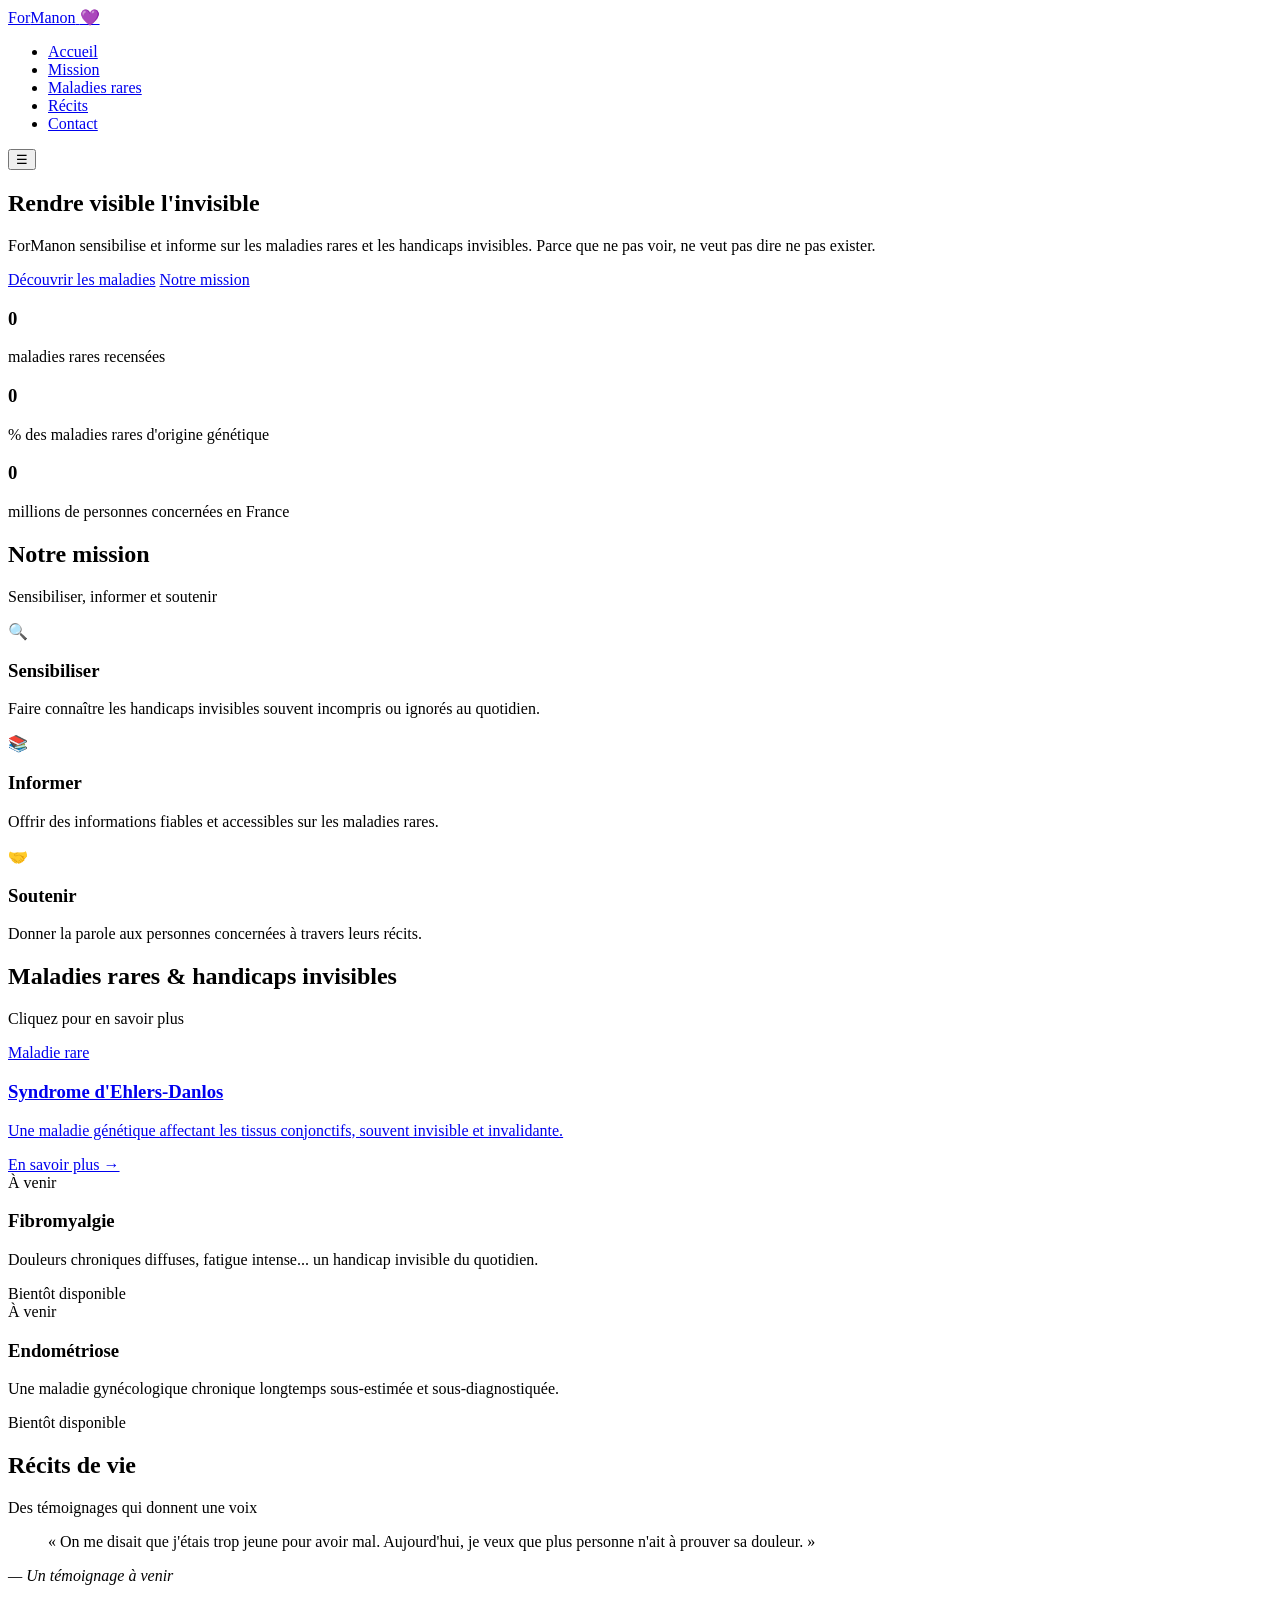
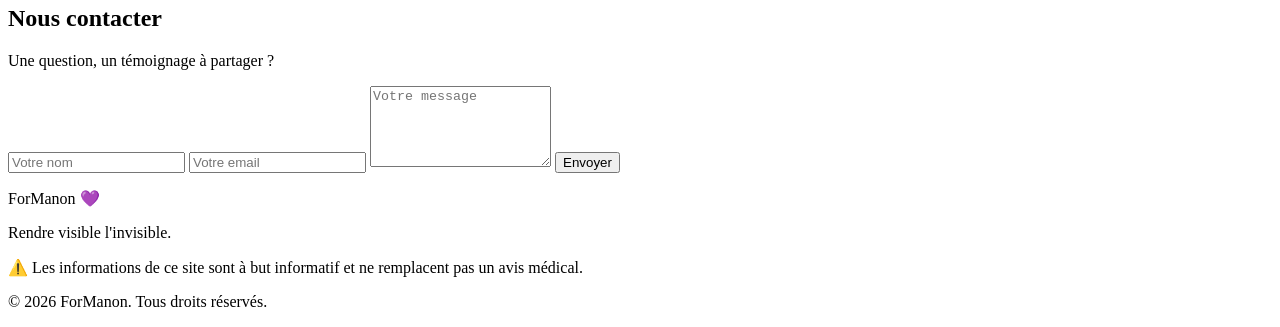
==== index.html @ 78d03f9e "Create index.html" ====
<!DOCTYPE html>
<html lang="fr">
<head>
  <meta charset="UTF-8">
  <meta name="viewport" content="width=device-width, initial-scale=1.0">
  <meta name="description" content="ForManon - Prévention et sensibilisation sur les maladies rares et les handicaps invisibles.">
  <title>ForManon — Prévention & Sensibilisation</title>
  <link rel="stylesheet" href="css/style.css">
  <link rel="preconnect" href="https://fonts.googleapis.com">
  <link href="https://fonts.googleapis.com/css2?family=Poppins:wght@300;400;600;700&display=swap" rel="stylesheet">
</head>
<body>
  <!-- Navigation -->
  <header>
    <nav>
      <a href="index.html" class="logo">For<span>Manon</span> <span class="heart">💜</span></a>
      <ul class="nav-links" id="navLinks">
        <li><a href="#accueil">Accueil</a></li>
        <li><a href="#mission">Mission</a></li>
        <li><a href="#maladies">Maladies rares</a></li>
        <li><a href="#recits">Récits</a></li>
        <li><a href="#contact">Contact</a></li>
      </ul>
      <button class="burger" id="burger">☰</button>
    </nav>
  </header>

  <!-- Hero -->
  <section id="accueil" class="hero">
    <div class="hero-content">
      <h1>Rendre <span class="highlight">visible</span> l'invisible</h1>
      <p>ForManon sensibilise et informe sur les maladies rares et les handicaps invisibles. Parce que ne pas voir, ne veut pas dire ne pas exister.</p>
      <div class="hero-buttons">
        <a href="#maladies" class="btn btn-primary">Découvrir les maladies</a>
        <a href="#mission" class="btn btn-outline">Notre mission</a>
      </div>
    </div>
    <div class="hero-wave"></div>
  </section>

  <!-- Statistiques -->
  <section class="stats">
    <div class="stat-item">
      <h3 data-count="3000">0</h3>
      <p>maladies rares recensées</p>
    </div>
    <div class="stat-item">
      <h3 data-count="80">0</h3>
      <p>% des maladies rares d'origine génétique</p>
    </div>
    <div class="stat-item">
      <h3 data-count="3">0</h3>
      <p>millions de personnes concernées en France</p>
    </div>
  </section>

  <!-- Mission -->
  <section id="mission" class="section">
    <h2 class="section-title">Notre mission</h2>
    <p class="section-subtitle">Sensibiliser, informer et soutenir</p>
    <div class="mission-cards">
      <div class="card">
        <div class="card-icon">🔍</div>
        <h3>Sensibiliser</h3>
        <p>Faire connaître les handicaps invisibles souvent incompris ou ignorés au quotidien.</p>
      </div>
      <div class="card">
        <div class="card-icon">📚</div>
        <h3>Informer</h3>
        <p>Offrir des informations fiables et accessibles sur les maladies rares.</p>
      </div>
      <div class="card">
        <div class="card-icon">🤝</div>
        <h3>Soutenir</h3>
        <p>Donner la parole aux personnes concernées à travers leurs récits.</p>
      </div>
    </div>
  </section>

  <!-- Maladies -->
  <section id="maladies" class="section section-alt">
    <h2 class="section-title">Maladies rares & handicaps invisibles</h2>
    <p class="section-subtitle">Cliquez pour en savoir plus</p>
    <div class="disease-grid">
      <a href="ehlers-danlos.html" class="disease-card">
        <div class="disease-tag">Maladie rare</div>
        <h3>Syndrome d'Ehlers-Danlos</h3>
        <p>Une maladie génétique affectant les tissus conjonctifs, souvent invisible et invalidante.</p>
        <span class="disease-link">En savoir plus →</span>
      </a>
      <div class="disease-card disease-card--soon">
        <div class="disease-tag">À venir</div>
        <h3>Fibromyalgie</h3>
        <p>Douleurs chroniques diffuses, fatigue intense... un handicap invisible du quotidien.</p>
        <span class="disease-link">Bientôt disponible</span>
      </div>
      <div class="disease-card disease-card--soon">
        <div class="disease-tag">À venir</div>
        <h3>Endométriose</h3>
        <p>Une maladie gynécologique chronique longtemps sous-estimée et sous-diagnostiquée.</p>
        <span class="disease-link">Bientôt disponible</span>
      </div>
    </div>
  </section>

  <!-- Récits -->
  <section id="recits" class="section">
    <h2 class="section-title">Récits de vie</h2>
    <p class="section-subtitle">Des témoignages qui donnent une voix</p>
    <div class="testimonial">
      <blockquote>
        « On me disait que j'étais trop jeune pour avoir mal. Aujourd'hui, je veux que plus personne n'ait à prouver sa douleur. »
      </blockquote>
      <cite>— Un témoignage à venir</cite>
    </div>
  </section>

  <!-- Contact -->
  <section id="contact" class="section section-alt">
    <h2 class="section-title">Nous contacter</h2>
    <p class="section-subtitle">Une question, un témoignage à partager ?</p>
    <form id="contact-form">
      <input type="text" id="nom" placeholder="Votre nom" required>
      <input type="email" id="email" placeholder="Votre email" required>
      <textarea id="message" placeholder="Votre message" rows="5" required></textarea>
      <button type="submit" class="btn btn-primary">Envoyer</button>
    </form>
    <p id="form-message"></p>
  </section>

  <!-- Footer -->
  <footer>
    <div class="footer-content">
      <div class="footer-logo">For<span>Manon</span> 💜</div>
      <p>Rendre visible l'invisible.</p>
      <p class="footer-disclaimer">⚠️ Les informations de ce site sont à but informatif et ne remplacent pas un avis médical.</p>
    </div>
    <p class="footer-copy">© 2026 ForManon. Tous droits réservés.</p>
  </footer>

  <script src="js/script.js"></script>
</body>
</html>
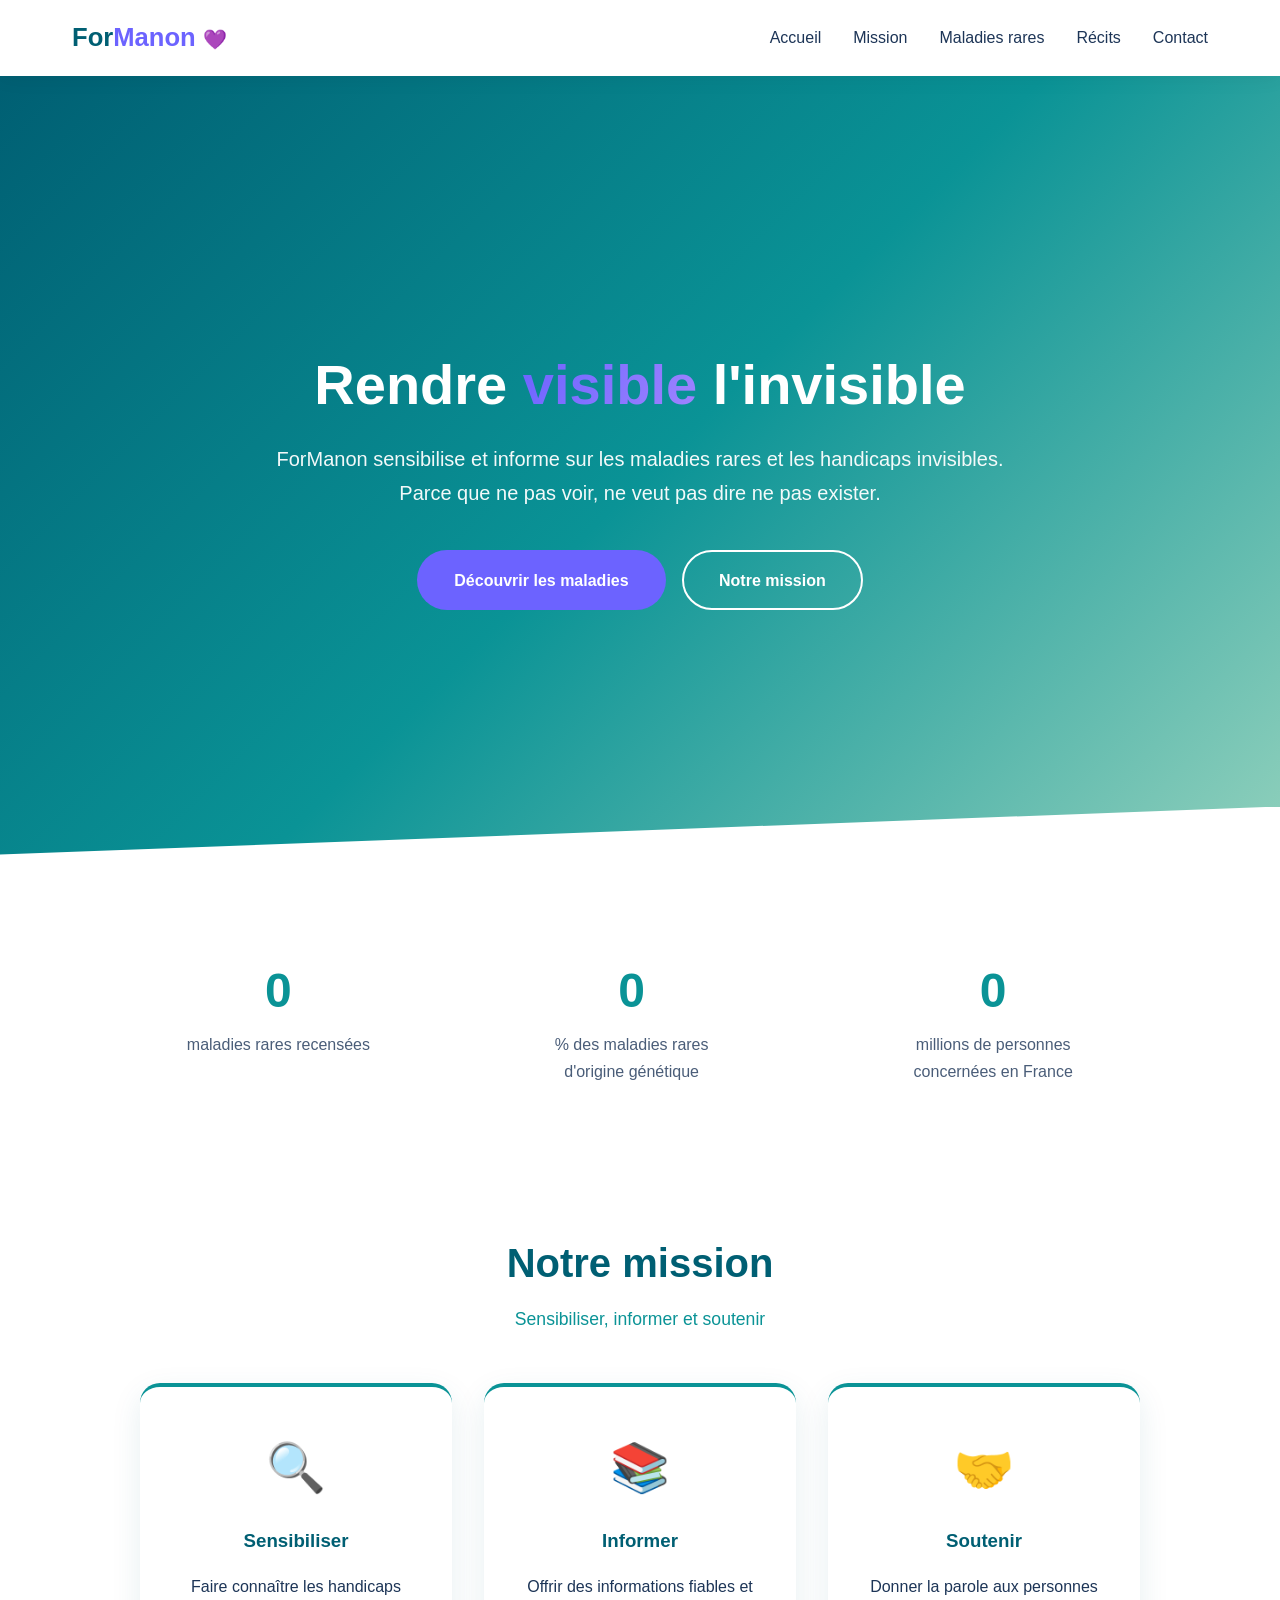
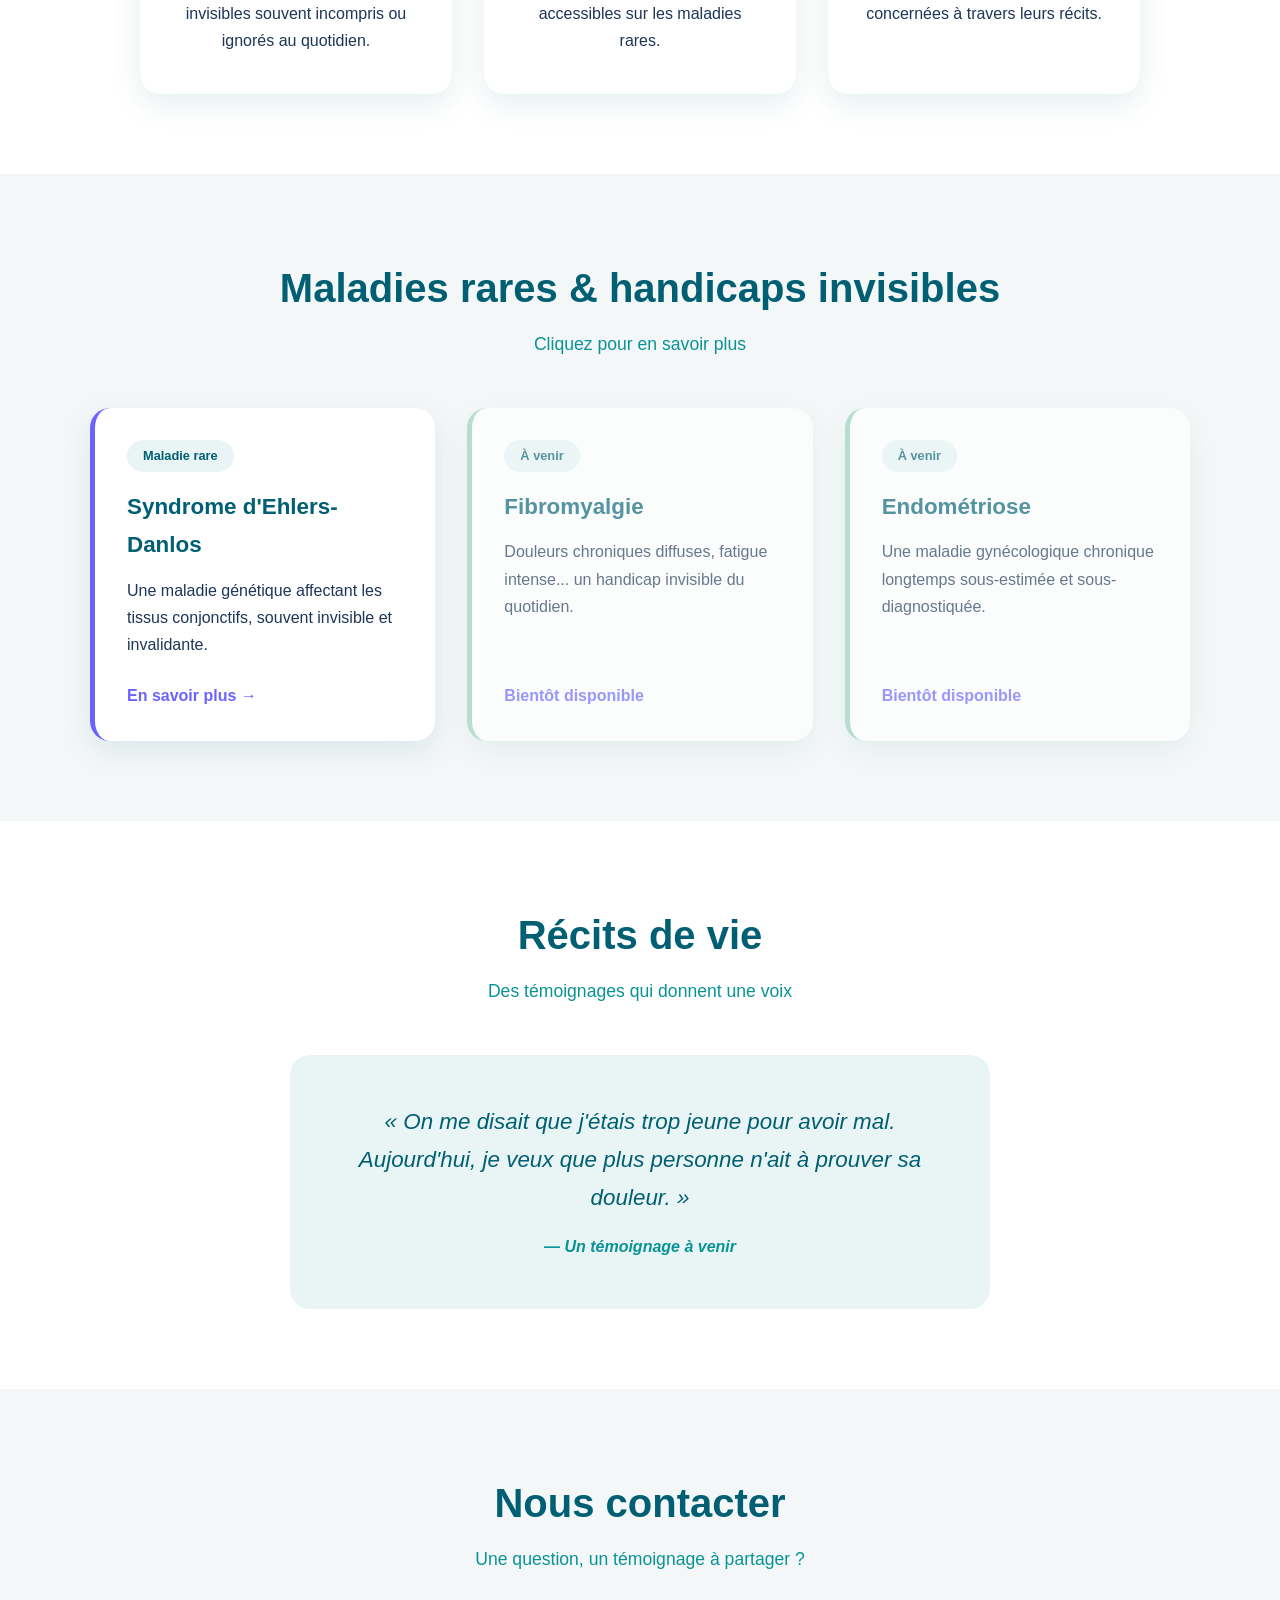
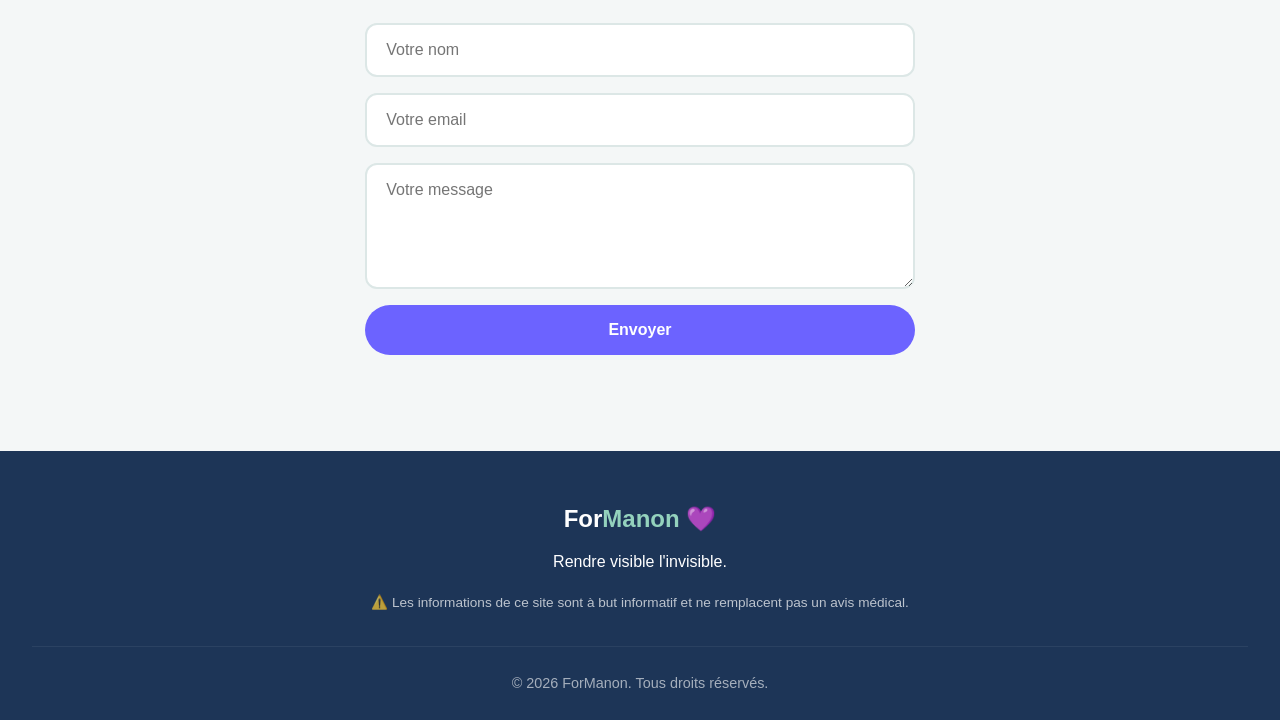
==== commit 07ac9c01: "Update index.html" ====
--- a/index.html
+++ b/index.html
@@ -5,7 +5,7 @@
   <meta name="viewport" content="width=device-width, initial-scale=1.0">
   <meta name="description" content="ForManon - Prévention et sensibilisation sur les maladies rares et les handicaps invisibles.">
   <title>ForManon — Prévention & Sensibilisation</title>
-  <link rel="stylesheet" href="css/style.css">
+  <link rel="stylesheet" href="style.css">
   <link rel="preconnect" href="https://fonts.googleapis.com">
   <link href="https://fonts.googleapis.com/css2?family=Poppins:wght@300;400;600;700&display=swap" rel="stylesheet">
 </head>
--- a/style.css
+++ b/style.css
@@ -0,0 +1,650 @@
+/* ===== VARIABLES & RESET ===== */
+:root {
+  --primary: #0a9396;      /* Turquoise médical */
+  --primary-dark: #005f73;
+  --secondary: #94d2bd;    /* Vert menthe */
+  --accent: #6c63ff;       /* Violet (thème Manon) */
+  --light: #e9f5f4;
+  --dark: #1d3557;
+  --gray: #f4f7f7;
+  --white: #ffffff;
+  --shadow: 0 10px 30px rgba(0, 95, 115, 0.1);
+}
+
+* {
+  margin: 0;
+  padding: 0;
+  box-sizing: border-box;
+}
+
+html {
+  scroll-behavior: smooth;
+}
+
+body {
+  font-family: 'Poppins', sans-serif;
+  line-height: 1.7;
+  color: var(--dark);
+  background: var(--white);
+}
+
+/* ===== HEADER ===== */
+header {
+  position: sticky;
+  top: 0;
+  background: rgba(255, 255, 255, 0.95);
+  backdrop-filter: blur(10px);
+  box-shadow: 0 2px 20px rgba(0, 0, 0, 0.06);
+  z-index: 1000;
+}
+
+nav {
+  display: flex;
+  justify-content: space-between;
+  align-items: center;
+  padding: 1rem 2rem;
+  max-width: 1200px;
+  margin: 0 auto;
+}
+
+.logo {
+  font-size: 1.6rem;
+  font-weight: 700;
+  color: var(--primary-dark);
+  text-decoration: none;
+}
+
+.logo span {
+  color: var(--accent);
+}
+
+.heart {
+  font-size: 1.2rem;
+}
+
+.nav-links {
+  display: flex;
+  list-style: none;
+  gap: 2rem;
+}
+
+.nav-links a {
+  text-decoration: none;
+  color: var(--dark);
+  font-weight: 500;
+  position: relative;
+  transition: color 0.3s;
+}
+
+.nav-links a::after {
+  content: '';
+  position: absolute;
+  bottom: -5px;
+  left: 0;
+  width: 0;
+  height: 2px;
+  background: var(--primary);
+  transition: width 0.3s;
+}
+
+.nav-links a:hover {
+  color: var(--primary);
+}
+
+.nav-links a:hover::after {
+  width: 100%;
+}
+
+.burger {
+  display: none;
+  font-size: 1.5rem;
+  background: none;
+  border: none;
+  cursor: pointer;
+  color: var(--primary-dark);
+}
+
+/* ===== HERO ===== */
+.hero {
+  position: relative;
+  min-height: 90vh;
+  display: flex;
+  align-items: center;
+  justify-content: center;
+  text-align: center;
+  background: linear-gradient(135deg, var(--primary-dark) 0%, var(--primary) 50%, var(--secondary) 100%);
+  color: var(--white);
+  padding: 2rem;
+  overflow: hidden;
+}
+
+.hero-content {
+  max-width: 750px;
+  animation: fadeInUp 1s ease;
+}
+
+.hero h1 {
+  font-size: 3.5rem;
+  margin-bottom: 1.5rem;
+  line-height: 1.2;
+}
+
+.highlight {
+  background: linear-gradient(120deg, var(--accent), #a084ff);
+  -webkit-background-clip: text;
+  background-clip: text;
+  -webkit-text-fill-color: transparent;
+  position: relative;
+}
+
+.hero p {
+  font-size: 1.25rem;
+  margin-bottom: 2.5rem;
+  opacity: 0.95;
+}
+
+.hero-buttons {
+  display: flex;
+  gap: 1rem;
+  justify-content: center;
+  flex-wrap: wrap;
+}
+
+.hero-wave {
+  position: absolute;
+  bottom: -1px;
+  left: 0;
+  width: 100%;
+  height: 80px;
+  background: var(--white);
+  clip-path: polygon(0 100%, 100% 100%, 100% 0, 0 60%);
+}
+
+/* ===== BOUTONS ===== */
+.btn {
+  display: inline-block;
+  padding: 0.9rem 2.2rem;
+  border-radius: 50px;
+  font-weight: 600;
+  text-decoration: none;
+  cursor: pointer;
+  border: 2px solid transparent;
+  transition: all 0.3s ease;
+  font-family: inherit;
+  font-size: 1rem;
+}
+
+.btn-primary {
+  background: var(--accent);
+  color: var(--white);
+}
+
+.btn-primary:hover {
+  background: #574fd6;
+  transform: translateY(-3px);
+  box-shadow: 0 10px 25px rgba(108, 99, 255, 0.4);
+}
+
+.btn-outline {
+  background: transparent;
+  color: var(--white);
+  border-color: var(--white);
+}
+
+.btn-outline:hover {
+  background: var(--white);
+  color: var(--primary-dark);
+  transform: translateY(-3px);
+}
+
+/* ===== STATS ===== */
+.stats {
+  display: flex;
+  justify-content: space-around;
+  flex-wrap: wrap;
+  gap: 2rem;
+  padding: 4rem 2rem;
+  max-width: 1100px;
+  margin: 0 auto;
+  text-align: center;
+}
+
+.stat-item h3 {
+  font-size: 3rem;
+  color: var(--primary);
+  font-weight: 700;
+}
+
+.stat-item p {
+  color: var(--dark);
+  opacity: 0.8;
+  max-width: 200px;
+  margin: 0 auto;
+}
+
+/* ===== SECTIONS ===== */
+.section {
+  padding: 5rem 2rem;
+  max-width: 1200px;
+  margin: 0 auto;
+}
+
+.section-alt {
+  background: var(--gray);
+  max-width: 100%;
+}
+
+.section-title {
+  font-size: 2.5rem;
+  text-align: center;
+  color: var(--primary-dark);
+  margin-bottom: 0.5rem;
+}
+
+.section-subtitle {
+  text-align: center;
+  color: var(--primary);
+  margin-bottom: 3rem;
+  font-size: 1.1rem;
+}
+
+/* ===== CARDS MISSION ===== */
+.mission-cards {
+  display: grid;
+  grid-template-columns: repeat(auto-fit, minmax(280px, 1fr));
+  gap: 2rem;
+  max-width: 1000px;
+  margin: 0 auto;
+}
+
+.card {
+  background: var(--white);
+  padding: 2.5rem 2rem;
+  border-radius: 20px;
+  box-shadow: var(--shadow);
+  text-align: center;
+  transition: transform 0.3s, box-shadow 0.3s;
+  border-top: 4px solid var(--primary);
+}
+
+.card:hover {
+  transform: translateY(-8px);
+  box-shadow: 0 20px 40px rgba(0, 95, 115, 0.15);
+}
+
+.card-icon {
+  font-size: 3rem;
+  margin-bottom: 1rem;
+}
+
+.card h3 {
+  color: var(--primary-dark);
+  margin-bottom: 1rem;
+}
+
+/* ===== DISEASE GRID ===== */
+.disease-grid {
+  display: grid;
+  grid-template-columns: repeat(auto-fit, minmax(300px, 1fr));
+  gap: 2rem;
+  max-width: 1100px;
+  margin: 0 auto;
+}
+
+.disease-card {
+  background: var(--white);
+  padding: 2rem;
+  border-radius: 20px;
+  box-shadow: var(--shadow);
+  text-decoration: none;
+  color: var(--dark);
+  transition: all 0.3s;
+  display: flex;
+  flex-direction: column;
+  border-left: 5px solid var(--accent);
+}
+
+.disease-card:hover {
+  transform: translateY(-8px);
+  box-shadow: 0 20px 40px rgba(108, 99, 255, 0.2);
+}
+
+.disease-card--soon {
+  opacity: 0.65;
+  border-left-color: var(--secondary);
+  cursor: not-allowed;
+}
+
+.disease-tag {
+  display: inline-block;
+  background: var(--light);
+  color: var(--primary-dark);
+  padding: 0.3rem 1rem;
+  border-radius: 50px;
+  font-size: 0.8rem;
+  font-weight: 600;
+  margin-bottom: 1rem;
+  align-self: flex-start;
+}
+
+.disease-card h3 {
+  color: var(--primary-dark);
+  margin-bottom: 0.8rem;
+  font-size: 1.4rem;
+}
+
+.disease-card p {
+  flex-grow: 1;
+  margin-bottom: 1.5rem;
+}
+
+.disease-link {
+  color: var(--accent);
+  font-weight: 600;
+}
+
+/* ===== TESTIMONIAL ===== */
+.testimonial {
+  max-width: 700px;
+  margin: 0 auto;
+  text-align: center;
+  background: var(--light);
+  padding: 3rem;
+  border-radius: 20px;
+}
+
+.testimonial blockquote {
+  font-size: 1.4rem;
+  font-style: italic;
+  color: var(--primary-dark);
+  margin-bottom: 1rem;
+}
+
+.testimonial cite {
+  color: var(--primary);
+  font-weight: 600;
+}
+
+/* ===== FORM ===== */
+#contact-form {
+  display: flex;
+  flex-direction: column;
+  gap: 1rem;
+  max-width: 550px;
+  margin: 0 auto;
+}
+
+#contact-form input,
+#contact-form textarea {
+  padding: 1rem 1.2rem;
+  border: 2px solid #dce7e6;
+  border-radius: 12px;
+  font-family: inherit;
+  font-size: 1rem;
+  transition: border-color 0.3s;
+}
+
+#contact-form input:focus,
+#contact-form textarea:focus {
+  outline: none;
+  border-color: var(--primary);
+}
+
+#form-message {
+  text-align: center;
+  margin-top: 1rem;
+  color: var(--primary);
+  font-weight: 600;
+}
+
+/* ===== ARTICLE ===== */
+.article-hero {
+  background: linear-gradient(135deg, var(--primary-dark), var(--primary));
+  color: var(--white);
+  padding: 5rem 2rem 4rem;
+  text-align: center;
+}
+
+.article-hero-content {
+  max-width: 800px;
+  margin: 0 auto;
+}
+
+.article-hero .disease-tag {
+  background: rgba(255, 255, 255, 0.2);
+  color: var(--white);
+}
+
+.article-hero h1 {
+  font-size: 2.8rem;
+  margin: 1rem 0;
+}
+
+.article-hero p {
+  font-size: 1.2rem;
+  opacity: 0.95;
+}
+
+.article {
+  padding: 4rem 2rem;
+}
+
+.article-container {
+  max-width: 800px;
+  margin: 0 auto;
+}
+
+.article-container h2 {
+  color: var(--primary-dark);
+  font-size: 1.8rem;
+  margin: 2.5rem 0 1rem;
+}
+
+.article-container p {
+  margin-bottom: 1.2rem;
+  color: #3a4a5c;
+}
+
+.info-box {
+  background: var(--light);
+  border-left: 5px solid var(--primary);
+  padding: 1.5rem;
+  border-radius: 12px;
+  margin-bottom: 2rem;
+}
+
+.warning-box {
+  background: #fff4f4;
+  border-left: 5px solid #e63946;
+  padding: 2rem;
+  border-radius: 12px;
+  margin: 2.5rem 0;
+}
+
+.warning-box h3 {
+  color: #e63946;
+  margin-bottom: 1rem;
+}
+
+.warning-box ul {
+  margin: 1rem 0 1rem 1.5rem;
+}
+
+.warning-box li {
+  margin-bottom: 0.8rem;
+}
+
+/* ===== SYMPTOMES ===== */
+.symptom-grid {
+  display: grid;
+  grid-template-columns: repeat(auto-fit, minmax(220px, 1fr));
+  gap: 1.5rem;
+  margin: 2rem 0;
+}
+
+.symptom {
+  background: var(--white);
+  padding: 1.5rem;
+  border-radius: 15px;
+  box-shadow: var(--shadow);
+  text-align: center;
+  transition: transform 0.3s;
+}
+
+.symptom:hover {
+  transform: translateY(-5px);
+}
+
+.symptom-icon {
+  font-size: 2.5rem;
+  display: block;
+  margin-bottom: 0.8rem;
+}
+
+.symptom h4 {
+  color: var(--primary-dark);
+  margin-bottom: 0.5rem;
+}
+
+.symptom p {
+  font-size: 0.9rem;
+  margin-bottom: 0;
+}
+
+/* ===== CTA BOX ===== */
+.cta-box {
+  background: linear-gradient(135deg, var(--accent), #a084ff);
+  color: var(--white);
+  padding: 2.5rem;
+  border-radius: 20px;
+  text-align: center;
+  margin: 3rem 0;
+}
+
+.cta-box h3 {
+  font-size: 1.6rem;
+  margin-bottom: 0.8rem;
+}
+
+.cta-box p {
+  margin-bottom: 1.5rem;
+  color: var(--white);
+}
+
+.cta-box .btn-primary {
+  background: var(--white);
+  color: var(--accent);
+}
+
+.cta-box .btn-primary:hover {
+  background: var(--dark);
+  color: var(--white);
+}
+
+.back-link {
+  display: inline-block;
+  margin-top: 2rem;
+  color: var(--primary);
+  text-decoration: none;
+  font-weight: 600;
+}
+
+.back-link:hover {
+  text-decoration: underline;
+}
+
+/* ===== FOOTER ===== */
+footer {
+  background: var(--dark);
+  color: var(--white);
+  text-align: center;
+  padding: 3rem 2rem 1.5rem;
+}
+
+.footer-content {
+  max-width: 600px;
+  margin: 0 auto 2rem;
+}
+
+.footer-logo {
+  font-size: 1.5rem;
+  font-weight: 700;
+  margin-bottom: 0.5rem;
+}
+
+.footer-logo span {
+  color: var(--secondary);
+}
+
+.footer-disclaimer {
+  font-size: 0.85rem;
+  opacity: 0.7;
+  margin-top: 1rem;
+}
+
+.footer-copy {
+  opacity: 0.6;
+  font-size: 0.9rem;
+  border-top: 1px solid rgba(255, 255, 255, 0.1);
+  padding-top: 1.5rem;
+}
+
+/* ===== ANIMATIONS ===== */
+@keyframes fadeInUp {
+  from {
+    opacity: 0;
+    transform: translateY(30px);
+  }
+  to {
+    opacity: 1;
+    transform: translateY(0);
+  }
+}
+
+.reveal {
+  opacity: 0;
+  transform: translateY(30px);
+  transition: all 0.8s ease;
+}
+
+.reveal.active {
+  opacity: 1;
+  transform: translateY(0);
+}
+
+/* ===== RESPONSIVE ===== */
+@media (max-width: 768px) {
+  .nav-links {
+    display: none;
+    position: absolute;
+    top: 70px;
+    left: 0;
+    width: 100%;
+    background: var(--white);
+    flex-direction: column;
+    text-align: center;
+    padding: 1.5rem 0;
+    gap: 1.5rem;
+    box-shadow: 0 10px 20px rgba(0, 0, 0, 0.1);
+  }
+
+  .nav-links.active {
+    display: flex;
+  }
+
+  .burger {
+    display: block;
+  }
+
+  .hero h1 {
+    font-size: 2.3rem;
+  }
+
+  .article-hero h1 {
+    font-size: 2rem;
+  }
+
+  .section-title {
+    font-size: 2rem;
+  }
+}
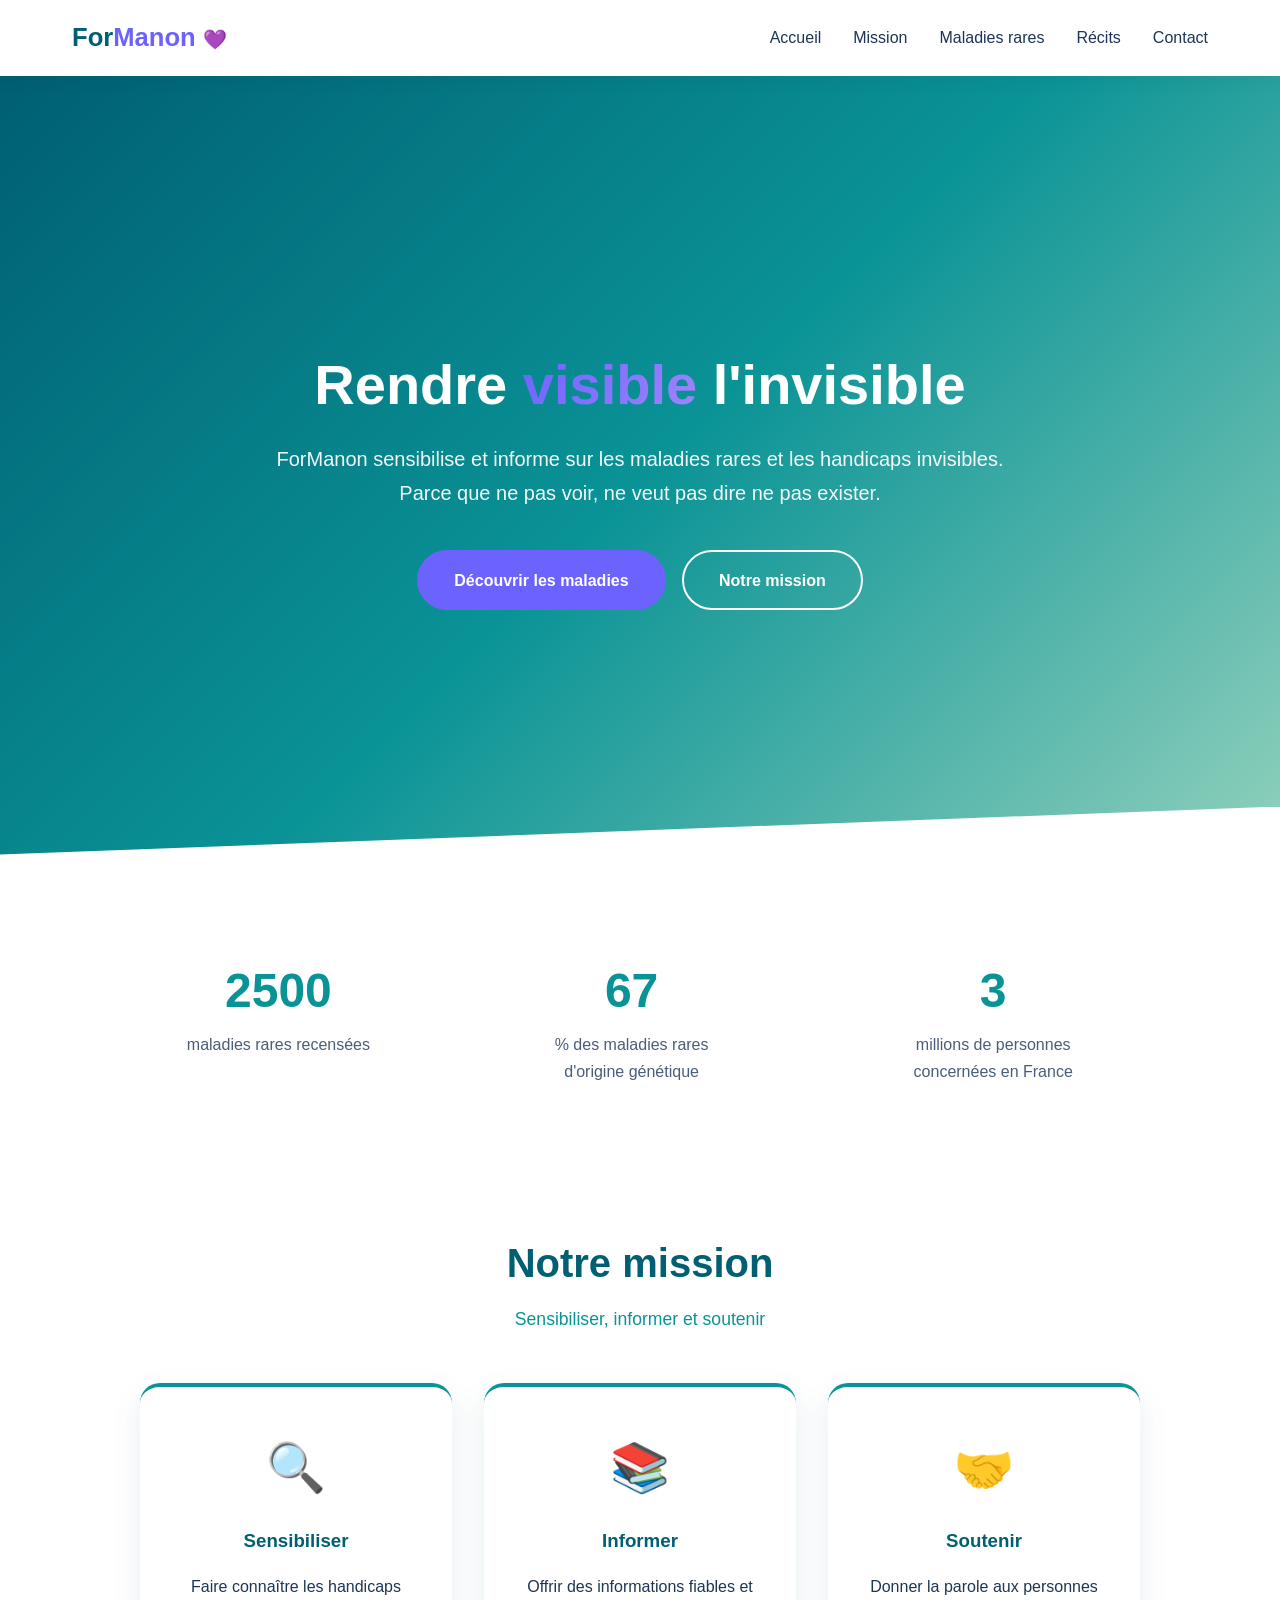
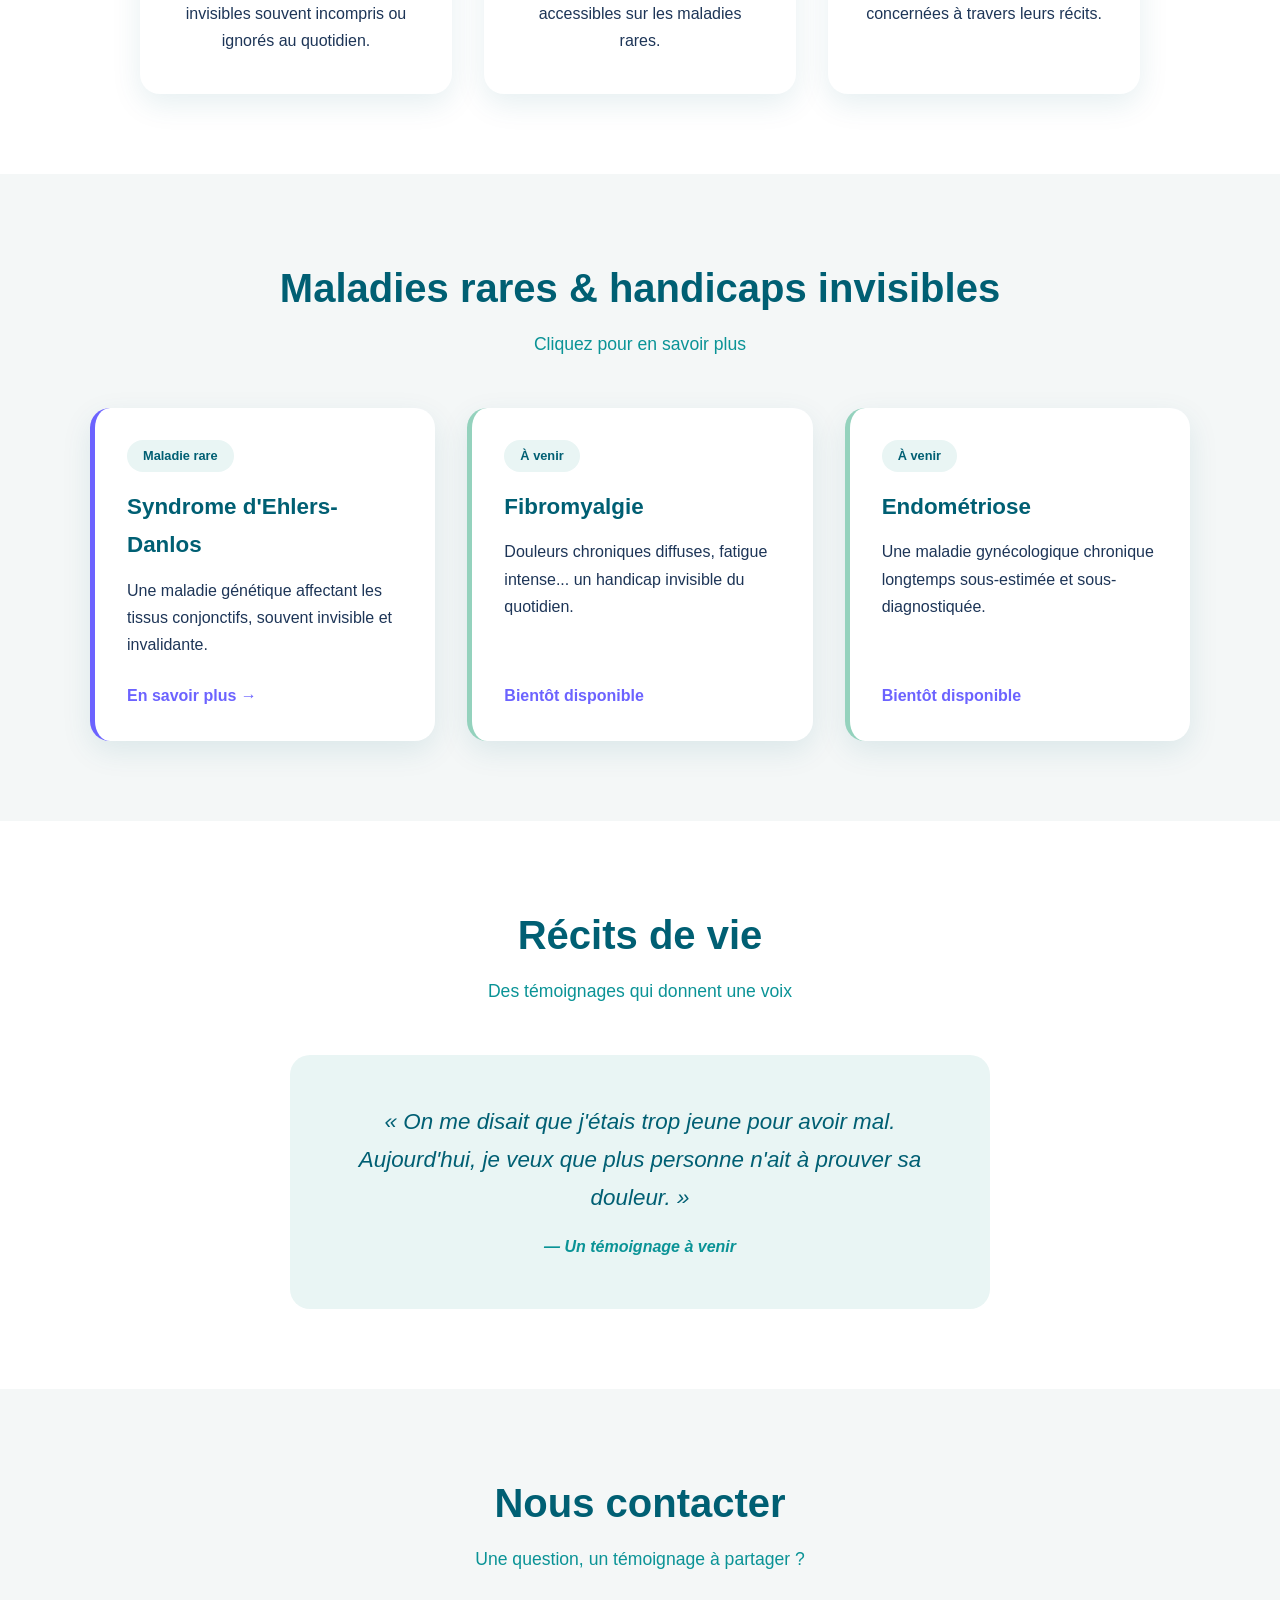
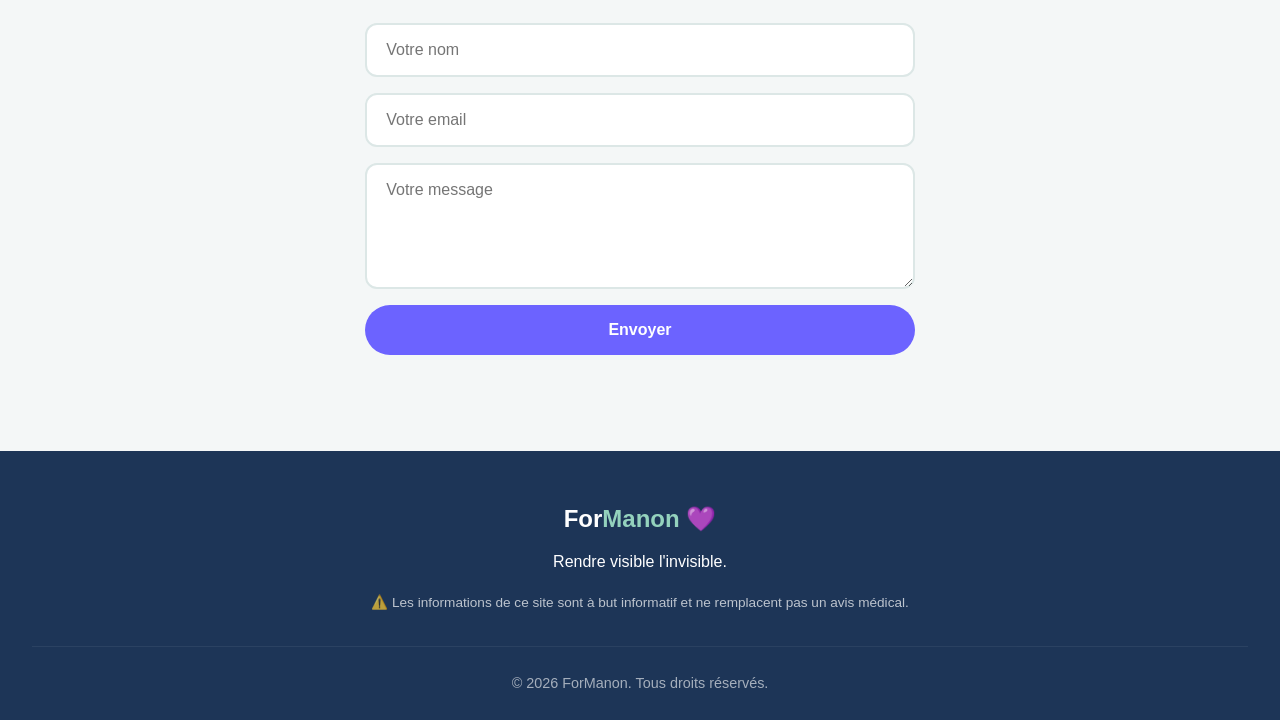
==== commit 6c7ac742: "Update index.html" ====
--- a/index.html
+++ b/index.html
@@ -138,6 +138,6 @@
     <p class="footer-copy">© 2026 ForManon. Tous droits réservés.</p>
   </footer>
 
-  <script src="js/script.js"></script>
+  <script src="script.js"></script>
 </body>
 </html>
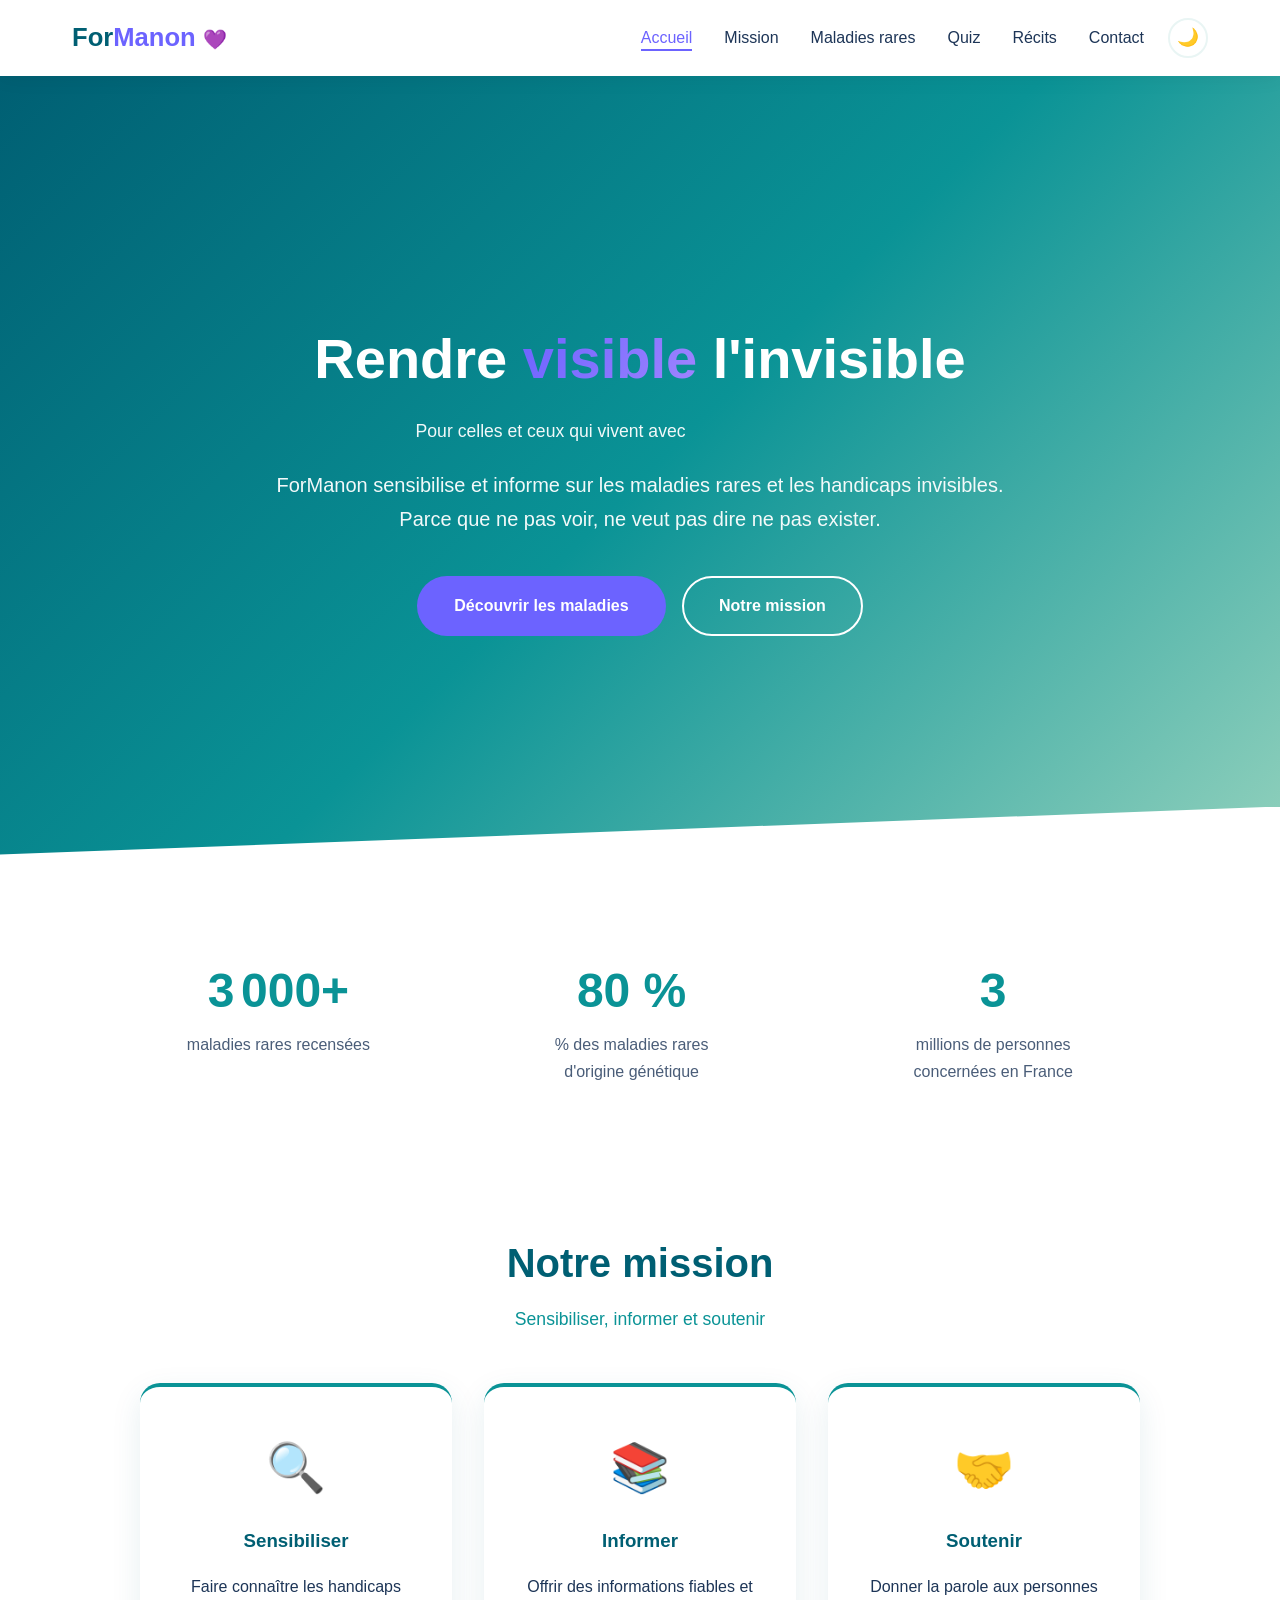
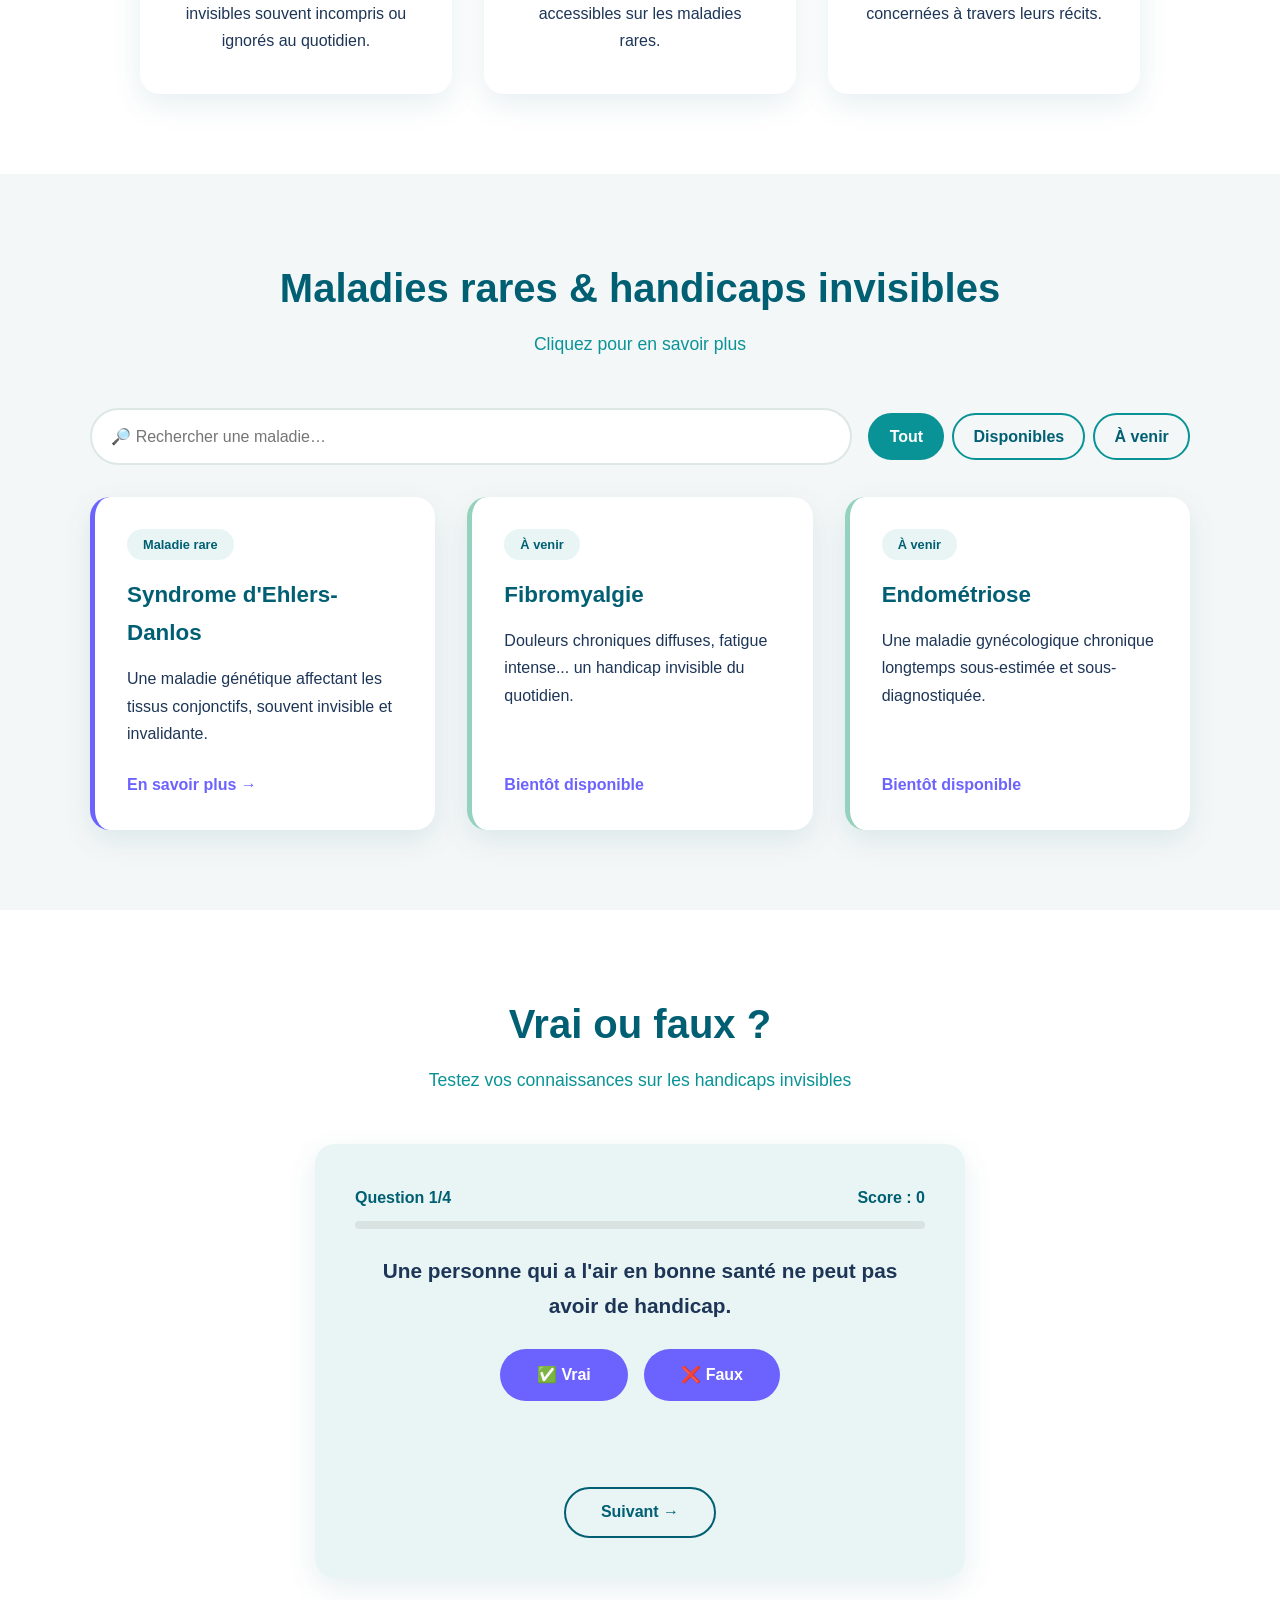
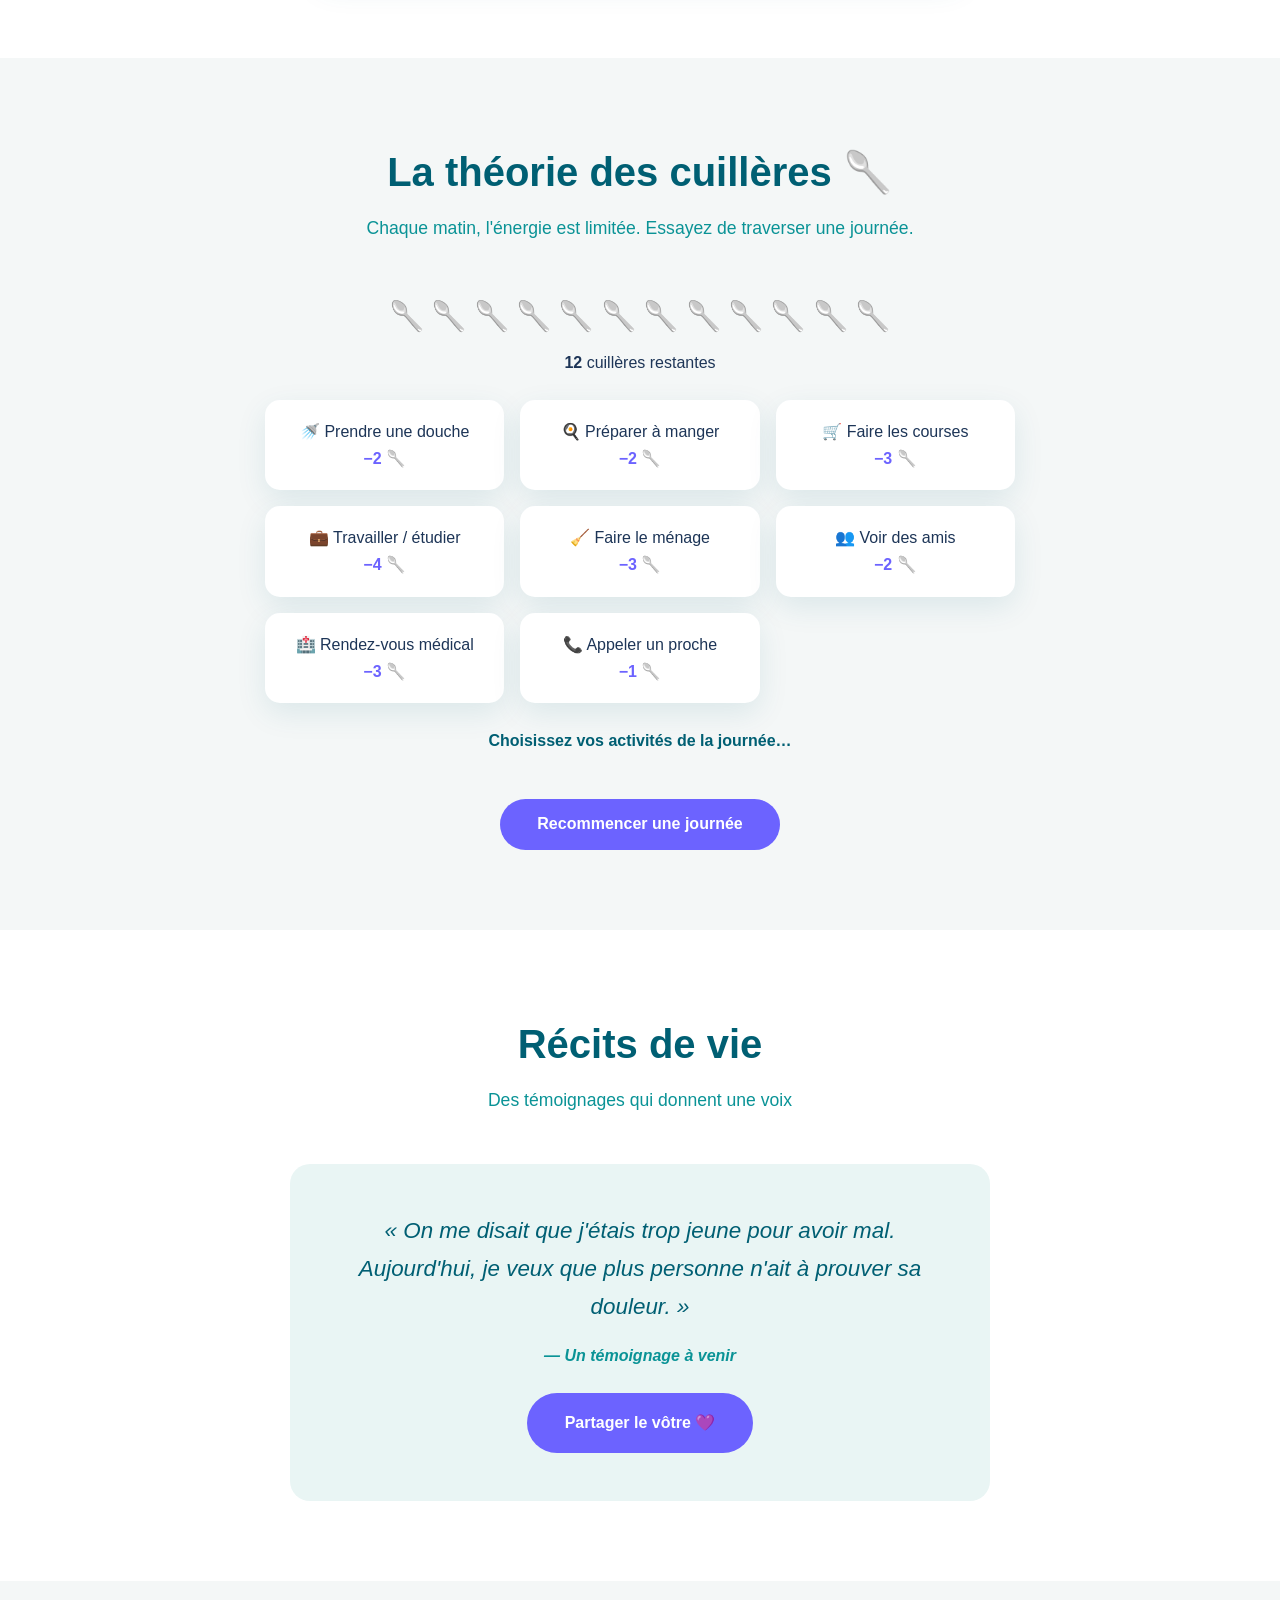
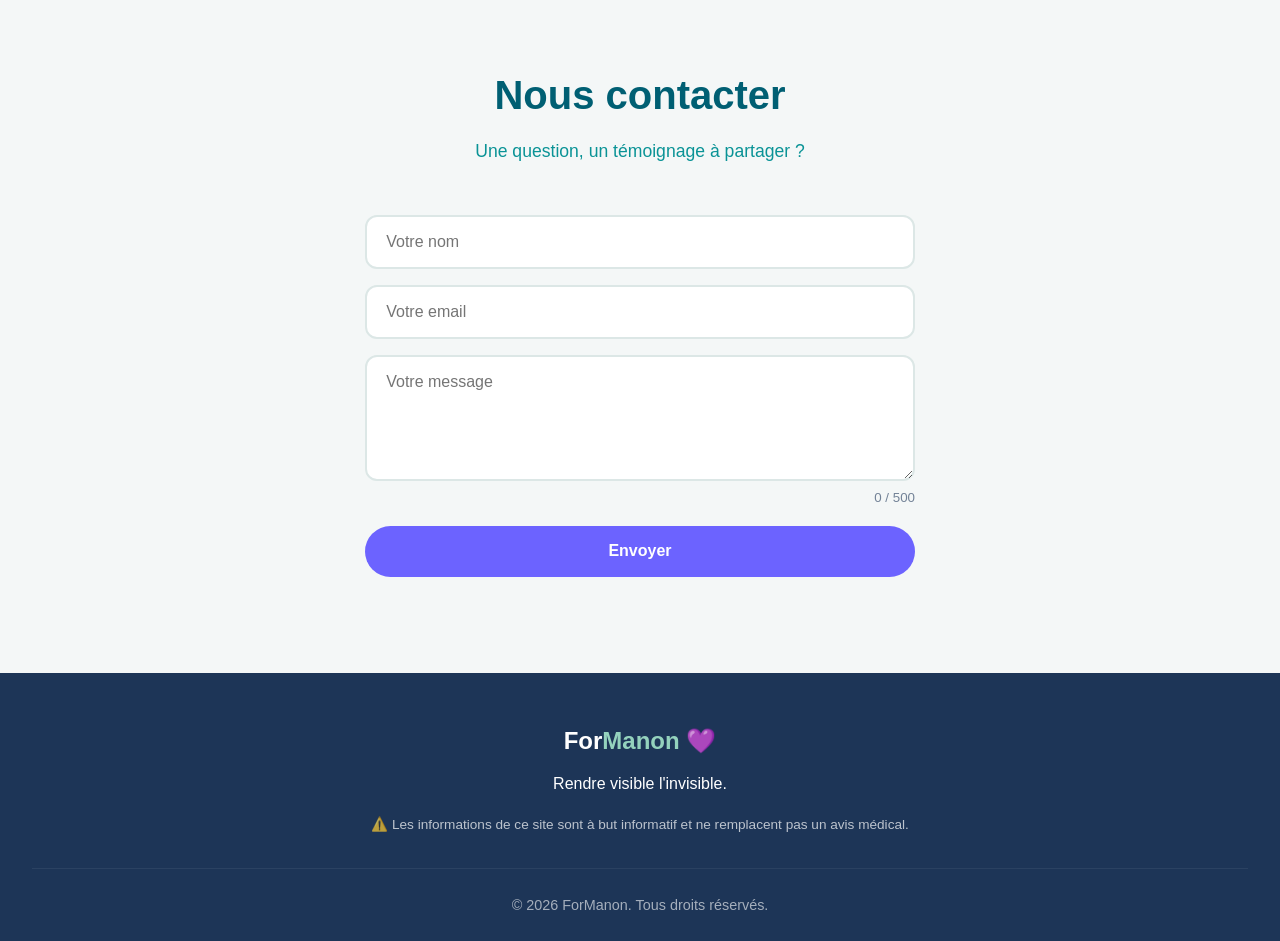
==== commit d381b83b: "Site plus attractif et interactif : mode sombre, quiz, théorie des cuillères, filtres, animations Co" ====
--- a/index.html
+++ b/index.html
@@ -10,6 +10,7 @@
   <link href="https://fonts.googleapis.com/css2?family=Poppins:wght@300;400;600;700&display=swap" rel="stylesheet">
 </head>
 <body>
+  <div class="progress-bar" id="progressBar"></div>
   <!-- Navigation -->
   <header>
     <nav>
@@ -18,17 +19,21 @@
         <li><a href="#accueil">Accueil</a></li>
         <li><a href="#mission">Mission</a></li>
         <li><a href="#maladies">Maladies rares</a></li>
+        <li><a href="#idees">Quiz</a></li>
         <li><a href="#recits">Récits</a></li>
         <li><a href="#contact">Contact</a></li>
       </ul>
-      <button class="burger" id="burger">☰</button>
+      <button class="theme-toggle" id="themeToggle" aria-label="Changer de thème">🌙</button>
+      <button class="burger" id="burger" aria-label="Menu">☰</button>
     </nav>
   </header>
 
   <!-- Hero -->
   <section id="accueil" class="hero">
+    <div class="hero-bubbles" aria-hidden="true"></div>
     <div class="hero-content">
       <h1>Rendre <span class="highlight">visible</span> l'invisible</h1>
+      <p class="hero-rotator">Pour celles et ceux qui vivent avec <span id="rotator" class="rotator">la douleur chronique</span></p>
       <p>ForManon sensibilise et informe sur les maladies rares et les handicaps invisibles. Parce que ne pas voir, ne veut pas dire ne pas exister.</p>
       <div class="hero-buttons">
         <a href="#maladies" class="btn btn-primary">Découvrir les maladies</a>
@@ -41,11 +46,11 @@
   <!-- Statistiques -->
   <section class="stats">
     <div class="stat-item">
-      <h3 data-count="3000">0</h3>
+      <h3 data-count="3000" data-suffix="+">0</h3>
       <p>maladies rares recensées</p>
     </div>
     <div class="stat-item">
-      <h3 data-count="80">0</h3>
+      <h3 data-count="80" data-suffix=" %">0</h3>
       <p>% des maladies rares d'origine génétique</p>
     </div>
     <div class="stat-item">
@@ -81,25 +86,64 @@
   <section id="maladies" class="section section-alt">
     <h2 class="section-title">Maladies rares & handicaps invisibles</h2>
     <p class="section-subtitle">Cliquez pour en savoir plus</p>
-    <div class="disease-grid">
-      <a href="ehlers-danlos.html" class="disease-card">
+    <div class="filters">
+      <input type="search" id="diseaseSearch" placeholder="🔎 Rechercher une maladie…" aria-label="Rechercher">
+      <div class="chips" id="chips">
+        <button class="chip active" data-filter="all">Tout</button>
+        <button class="chip" data-filter="dispo">Disponibles</button>
+        <button class="chip" data-filter="soon">À venir</button>
+      </div>
+    </div>
+    <p class="no-result" id="noResult" hidden>Aucun résultat 😕</p>
+    <div class="disease-grid" id="diseaseGrid">
+      <a href="ehlers-danlos.html" class="disease-card" data-status="dispo">
         <div class="disease-tag">Maladie rare</div>
         <h3>Syndrome d'Ehlers-Danlos</h3>
         <p>Une maladie génétique affectant les tissus conjonctifs, souvent invisible et invalidante.</p>
         <span class="disease-link">En savoir plus →</span>
       </a>
-      <div class="disease-card disease-card--soon">
+      <div class="disease-card disease-card--soon" data-status="soon">
         <div class="disease-tag">À venir</div>
         <h3>Fibromyalgie</h3>
         <p>Douleurs chroniques diffuses, fatigue intense... un handicap invisible du quotidien.</p>
         <span class="disease-link">Bientôt disponible</span>
       </div>
-      <div class="disease-card disease-card--soon">
+      <div class="disease-card disease-card--soon" data-status="soon">
         <div class="disease-tag">À venir</div>
         <h3>Endométriose</h3>
         <p>Une maladie gynécologique chronique longtemps sous-estimée et sous-diagnostiquée.</p>
         <span class="disease-link">Bientôt disponible</span>
       </div>
+    </div>
+  </section>
+
+  <!-- Idées reçues -->
+  <section id="idees" class="section">
+    <h2 class="section-title">Vrai ou faux ?</h2>
+    <p class="section-subtitle">Testez vos connaissances sur les handicaps invisibles</p>
+    <div class="quiz" id="quiz">
+      <div class="quiz-top"><span id="quizStep">Question 1/4</span><span id="quizScore">Score : 0</span></div>
+      <div class="quiz-bar"><div id="quizProgress"></div></div>
+      <p class="quiz-q" id="quizQ"></p>
+      <div class="quiz-actions" id="quizActions">
+        <button class="btn btn-primary" data-answer="true">✅ Vrai</button>
+        <button class="btn btn-primary" data-answer="false">❌ Faux</button>
+      </div>
+      <p class="quiz-explain" id="quizExplain" aria-live="polite"></p>
+      <button class="btn btn-outline-dark" id="quizNext" hidden>Suivant →</button>
+    </div>
+  </section>
+
+  <!-- Simulateur de cuillères -->
+  <section id="cuilleres" class="section section-alt">
+    <h2 class="section-title">La théorie des cuillères 🥄</h2>
+    <p class="section-subtitle">Chaque matin, l'énergie est limitée. Essayez de traverser une journée.</p>
+    <div class="spoons">
+      <div class="spoon-bar" id="spoonBar" aria-label="Énergie restante"></div>
+      <p class="spoon-count"><strong id="spoonLeft">12</strong> cuillères restantes</p>
+      <div class="spoon-tasks" id="spoonTasks"></div>
+      <p class="spoon-msg" id="spoonMsg" aria-live="polite">Choisissez vos activités de la journée…</p>
+      <button class="btn btn-primary" id="spoonReset">Recommencer une journée</button>
     </div>
   </section>
 
@@ -112,6 +156,7 @@
         « On me disait que j'étais trop jeune pour avoir mal. Aujourd'hui, je veux que plus personne n'ait à prouver sa douleur. »
       </blockquote>
       <cite>— Un témoignage à venir</cite>
+      <p><a href="#contact" class="btn btn-primary" style="margin-top:1.5rem">Partager le vôtre 💜</a></p>
     </div>
   </section>
 
@@ -122,7 +167,8 @@
     <form id="contact-form">
       <input type="text" id="nom" placeholder="Votre nom" required>
       <input type="email" id="email" placeholder="Votre email" required>
-      <textarea id="message" placeholder="Votre message" rows="5" required></textarea>
+      <textarea id="message" placeholder="Votre message" rows="5" maxlength="500" required></textarea>
+      <small class="counter" id="msgCount">0 / 500</small>
       <button type="submit" class="btn btn-primary">Envoyer</button>
     </form>
     <p id="form-message"></p>
@@ -138,6 +184,9 @@
     <p class="footer-copy">© 2026 ForManon. Tous droits réservés.</p>
   </footer>
 
+  <button class="to-top" id="toTop" aria-label="Retour en haut">↑</button>
+  <div class="toast" id="toast" role="status"></div>
+
   <script src="script.js"></script>
 </body>
 </html>
--- a/style.css
+++ b/style.css
@@ -648,3 +648,99 @@
     font-size: 2rem;
   }
 }
+
+/* ===== AMÉLIORATIONS ===== */
+.progress-bar { position: fixed; top: 0; left: 0; height: 4px; width: 0; background: linear-gradient(90deg, var(--accent), var(--secondary)); z-index: 2000; transition: width .1s; }
+nav .nav-links a.current { color: var(--accent); }
+nav .nav-links a.current::after { width: 100%; background: var(--accent); }
+.theme-toggle { background: none; border: 2px solid var(--light); border-radius: 50%; width: 40px; height: 40px; cursor: pointer; font-size: 1.1rem; margin-left: 1rem; transition: transform .3s; }
+.theme-toggle:hover { transform: rotate(20deg) scale(1.1); }
+nav { gap: .5rem; }
+.nav-links { margin-left: auto; }
+.burger { margin-left: .5rem; }
+
+.hero-bubbles { position: absolute; inset: 0; pointer-events: none; }
+.bubble { position: absolute; bottom: -80px; border-radius: 50%; background: rgba(255,255,255,.15); animation: floatUp linear infinite; }
+@keyframes floatUp { to { transform: translateY(-110vh) scale(1.3); opacity: 0; } }
+.hero-content { position: relative; z-index: 1; }
+.hero-rotator { font-size: 1.1rem !important; margin-bottom: 1rem !important; }
+.rotator { font-weight: 700; border-bottom: 3px solid var(--accent); padding-bottom: 2px; transition: opacity .4s; display: inline-block; }
+.rotator.fade { opacity: 0; }
+.btn-outline-dark { background: transparent; color: var(--primary-dark); border-color: var(--primary-dark); }
+.btn-outline-dark:hover { background: var(--primary-dark); color: #fff; }
+.btn:focus-visible, .chip:focus-visible, .symptom:focus-visible, a:focus-visible { outline: 3px solid var(--accent); outline-offset: 3px; }
+
+.filters { max-width: 1100px; margin: 0 auto 2rem; display: flex; flex-wrap: wrap; gap: 1rem; justify-content: space-between; align-items: center; }
+.filters input { flex: 1 1 260px; padding: .8rem 1.2rem; border: 2px solid #dce7e6; border-radius: 50px; font: inherit; }
+.filters input:focus { outline: none; border-color: var(--primary); }
+.chips { display: flex; gap: .5rem; }
+.chip { padding: .5rem 1.2rem; border-radius: 50px; border: 2px solid var(--primary); background: transparent; color: var(--primary-dark); cursor: pointer; font: inherit; font-weight: 600; transition: all .25s; }
+.chip.active, .chip:hover { background: var(--primary); color: #fff; }
+.no-result { text-align: center; margin-bottom: 1rem; }
+.disease-card[hidden] { display: none; }
+
+/* Quiz */
+.quiz { max-width: 650px; margin: 0 auto; background: var(--light); padding: 2.5rem; border-radius: 20px; text-align: center; box-shadow: var(--shadow); }
+.quiz-top { display: flex; justify-content: space-between; font-weight: 600; color: var(--primary-dark); margin-bottom: .6rem; }
+.quiz-bar { height: 8px; background: rgba(0,0,0,.08); border-radius: 8px; overflow: hidden; margin-bottom: 1.5rem; }
+#quizProgress { height: 100%; width: 0; background: var(--accent); transition: width .4s; }
+.quiz-q { font-size: 1.3rem; font-weight: 600; margin-bottom: 1.5rem; min-height: 4.5rem; }
+.quiz-actions { display: flex; gap: 1rem; justify-content: center; flex-wrap: wrap; }
+.quiz-actions .btn:disabled { opacity: .5; cursor: default; transform: none; box-shadow: none; }
+.quiz-actions .btn.good { background: #2a9d8f; }
+.quiz-actions .btn.bad { background: #e63946; }
+.quiz-explain { margin: 1.2rem 0; min-height: 3rem; }
+.quiz .final { font-size: 3rem; }
+
+/* Cuillères */
+.spoons { max-width: 750px; margin: 0 auto; text-align: center; }
+.spoon-bar { display: flex; flex-wrap: wrap; gap: .4rem; justify-content: center; font-size: 1.8rem; margin-bottom: .5rem; min-height: 2.6rem; }
+.spoon-bar span { transition: all .4s; }
+.spoon-bar span.used { filter: grayscale(1); opacity: .25; transform: scale(.8) rotate(-30deg); }
+.spoon-tasks { display: grid; grid-template-columns: repeat(auto-fit, minmax(190px, 1fr)); gap: 1rem; margin: 1.5rem 0; }
+.task { background: var(--white); border: 2px solid transparent; border-radius: 15px; padding: 1rem; box-shadow: var(--shadow); cursor: pointer; font: inherit; color: inherit; transition: all .25s; }
+.task:hover:not(:disabled) { transform: translateY(-4px); border-color: var(--accent); }
+.task:disabled { opacity: .4; cursor: not-allowed; }
+.task.done { border-color: var(--primary); background: var(--light); }
+.task b { display: block; color: var(--accent); }
+.spoon-msg { min-height: 3.5rem; font-weight: 600; color: var(--primary-dark); margin-bottom: 1rem; }
+.counter { text-align: right; opacity: .6; margin-top: -.6rem; }
+
+/* Article */
+.symptom { cursor: pointer; position: relative; }
+.symptom::after { content: '＋'; position: absolute; top: .6rem; right: .9rem; color: var(--accent); font-weight: 700; }
+.symptom.open::after { content: '−'; }
+.symptom .more { max-height: 0; overflow: hidden; transition: max-height .4s; font-size: .85rem; color: var(--primary-dark); }
+.symptom.open .more { max-height: 200px; margin-top: .8rem; }
+.checklist { background: var(--light); border-radius: 15px; padding: 1.5rem; margin-bottom: 2rem; }
+.checklist label { display: flex; gap: .8rem; align-items: flex-start; padding: .5rem 0; cursor: pointer; }
+.checklist input { margin-top: .45rem; accent-color: var(--accent); width: 18px; height: 18px; flex-shrink: 0; }
+.check-result { margin-top: 1rem; padding-top: 1rem; border-top: 1px dashed var(--primary); font-weight: 600; }
+
+.to-top { position: fixed; right: 1.2rem; bottom: 1.2rem; width: 46px; height: 46px; border-radius: 50%; border: none; background: var(--accent); color: #fff; font-size: 1.3rem; cursor: pointer; box-shadow: var(--shadow); opacity: 0; transform: translateY(20px); pointer-events: none; transition: all .3s; z-index: 900; }
+.to-top.show { opacity: 1; transform: none; pointer-events: auto; }
+.toast { position: fixed; left: 50%; bottom: 2rem; transform: translate(-50%, 100px); background: var(--dark); color: #fff; padding: .9rem 1.6rem; border-radius: 50px; opacity: 0; transition: all .4s; z-index: 3000; max-width: 90vw; }
+.toast.show { transform: translate(-50%, 0); opacity: 1; }
+
+/* Mode sombre */
+[data-theme="dark"] { --dark: #e6edf3; --gray: #14202b; --light: #1b2b38; --white: #0f1923; --shadow: 0 10px 30px rgba(0,0,0,.4); --primary-dark: #7fd6d9; }
+[data-theme="dark"] header { background: rgba(15,25,35,.92); }
+[data-theme="dark"] .hero, [data-theme="dark"] .article-hero, [data-theme="dark"] .hero h1 { color: #fff; }
+[data-theme="dark"] .article-hero { background: linear-gradient(135deg, #003a47, #0a7a7d); }
+[data-theme="dark"] .hero { background: linear-gradient(135deg, #003a47, #0a7a7d 55%, #4a9a88); }
+[data-theme="dark"] .btn-outline { color: #fff; }
+[data-theme="dark"] .btn-outline:hover { color: #003a47; }
+[data-theme="dark"] .cta-box .btn-primary { background: #fff; color: var(--accent); }
+[data-theme="dark"] footer { background: #070d13; }
+[data-theme="dark"] .article-container p { color: #b9c6d3; }
+[data-theme="dark"] .warning-box { background: #2a1519; }
+[data-theme="dark"] .quiz-bar { background: rgba(255,255,255,.1); }
+[data-theme="dark"] .btn-outline-dark { color: #fff; border-color: #fff; }
+[data-theme="dark"] #contact-form input, [data-theme="dark"] #contact-form textarea, [data-theme="dark"] .filters input { background: var(--gray); color: var(--dark); border-color: #2c3e4d; }
+[data-theme="dark"] .toast { background: #fff; color: #0f1923; }
+
+@media (prefers-reduced-motion: reduce) {
+  * { animation: none !important; transition: none !important; scroll-behavior: auto !important; }
+  .reveal { opacity: 1; transform: none; }
+}
+@media (max-width: 768px) { .nav-links { margin-left: 0; } .theme-toggle { margin-left: auto; } }
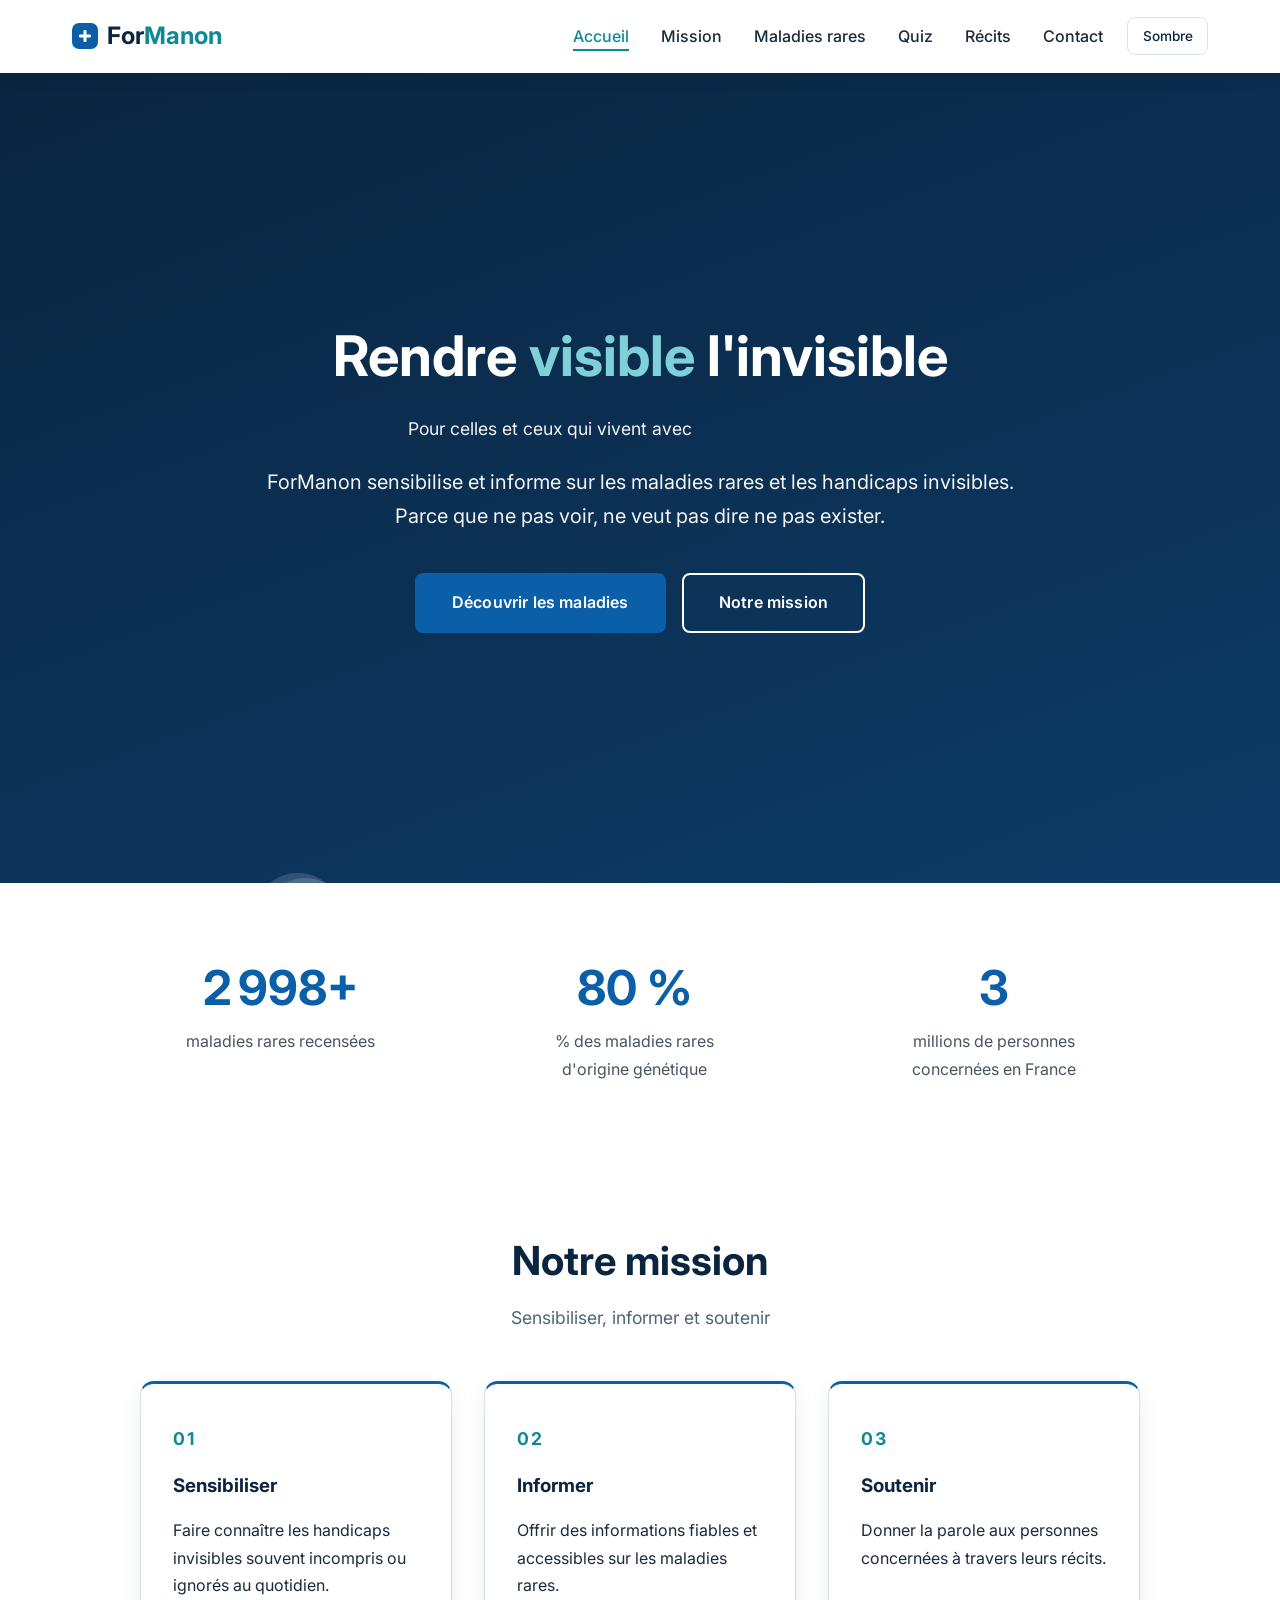
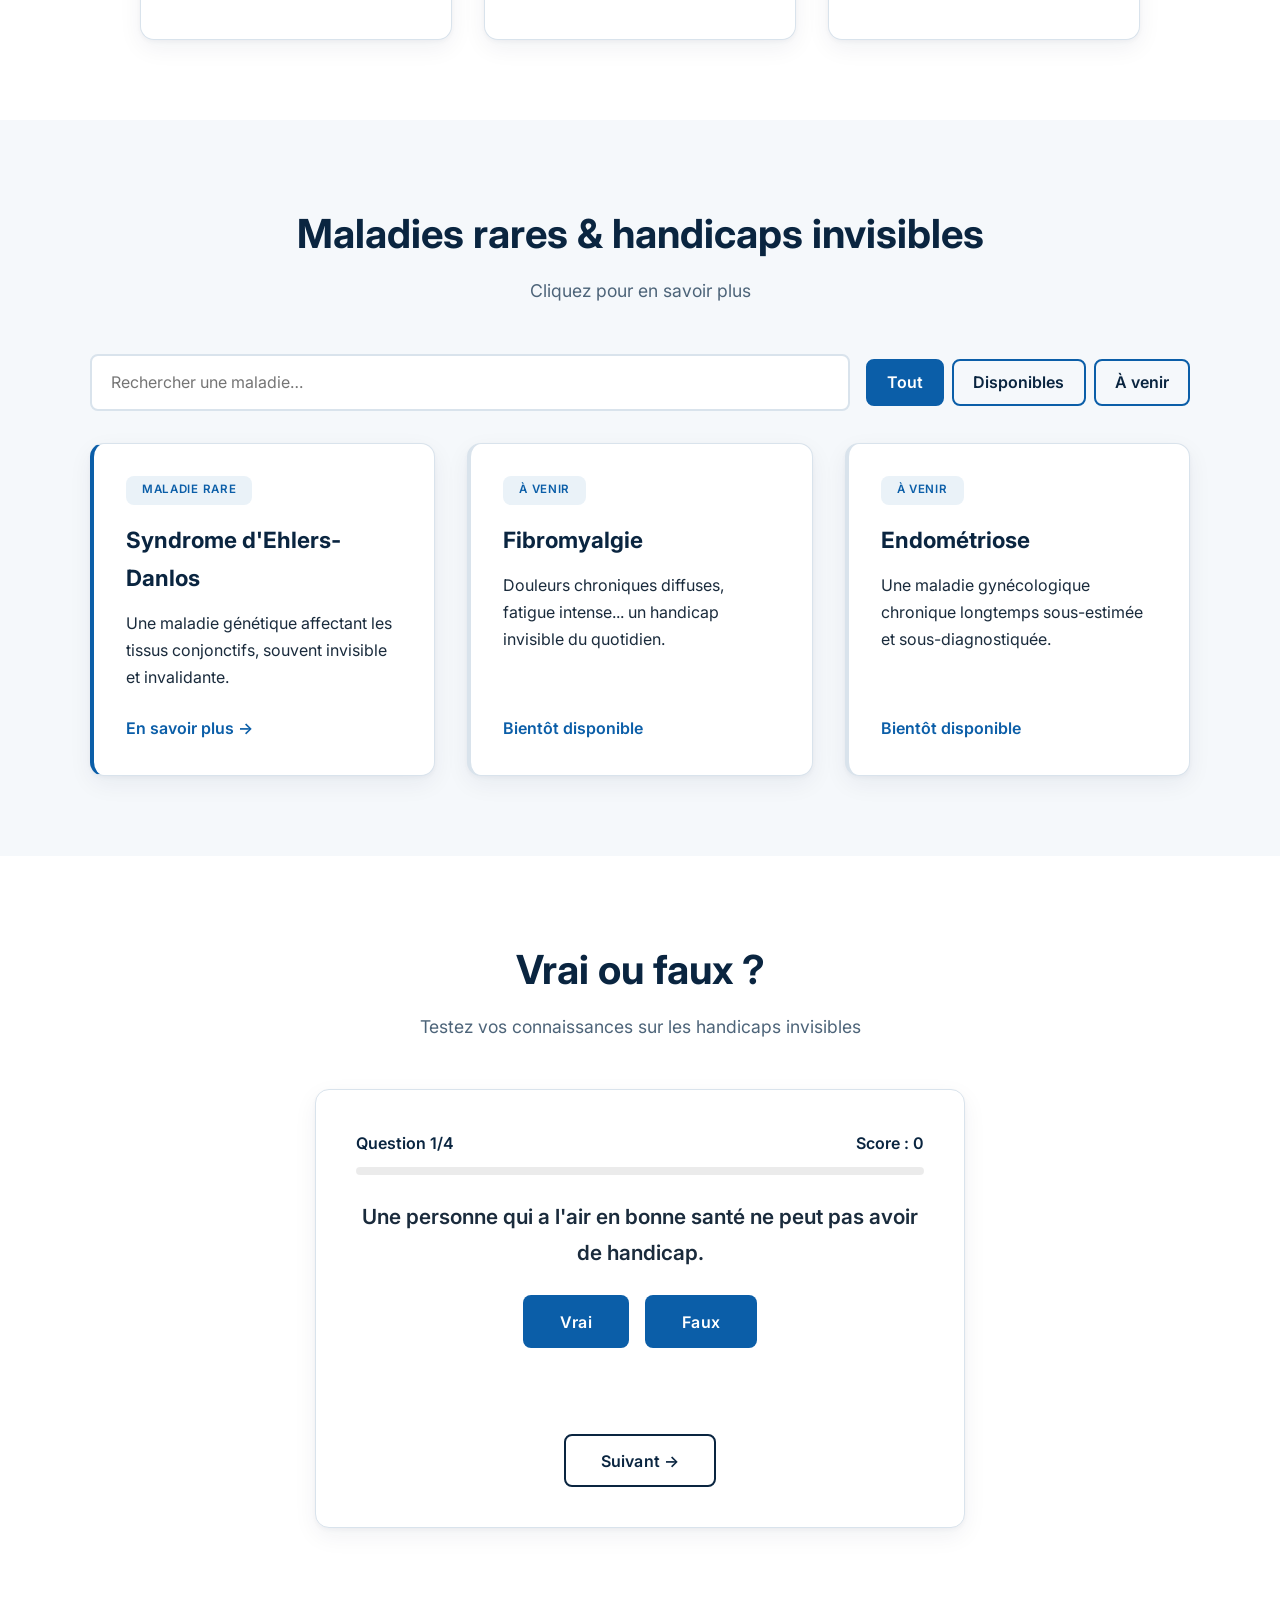
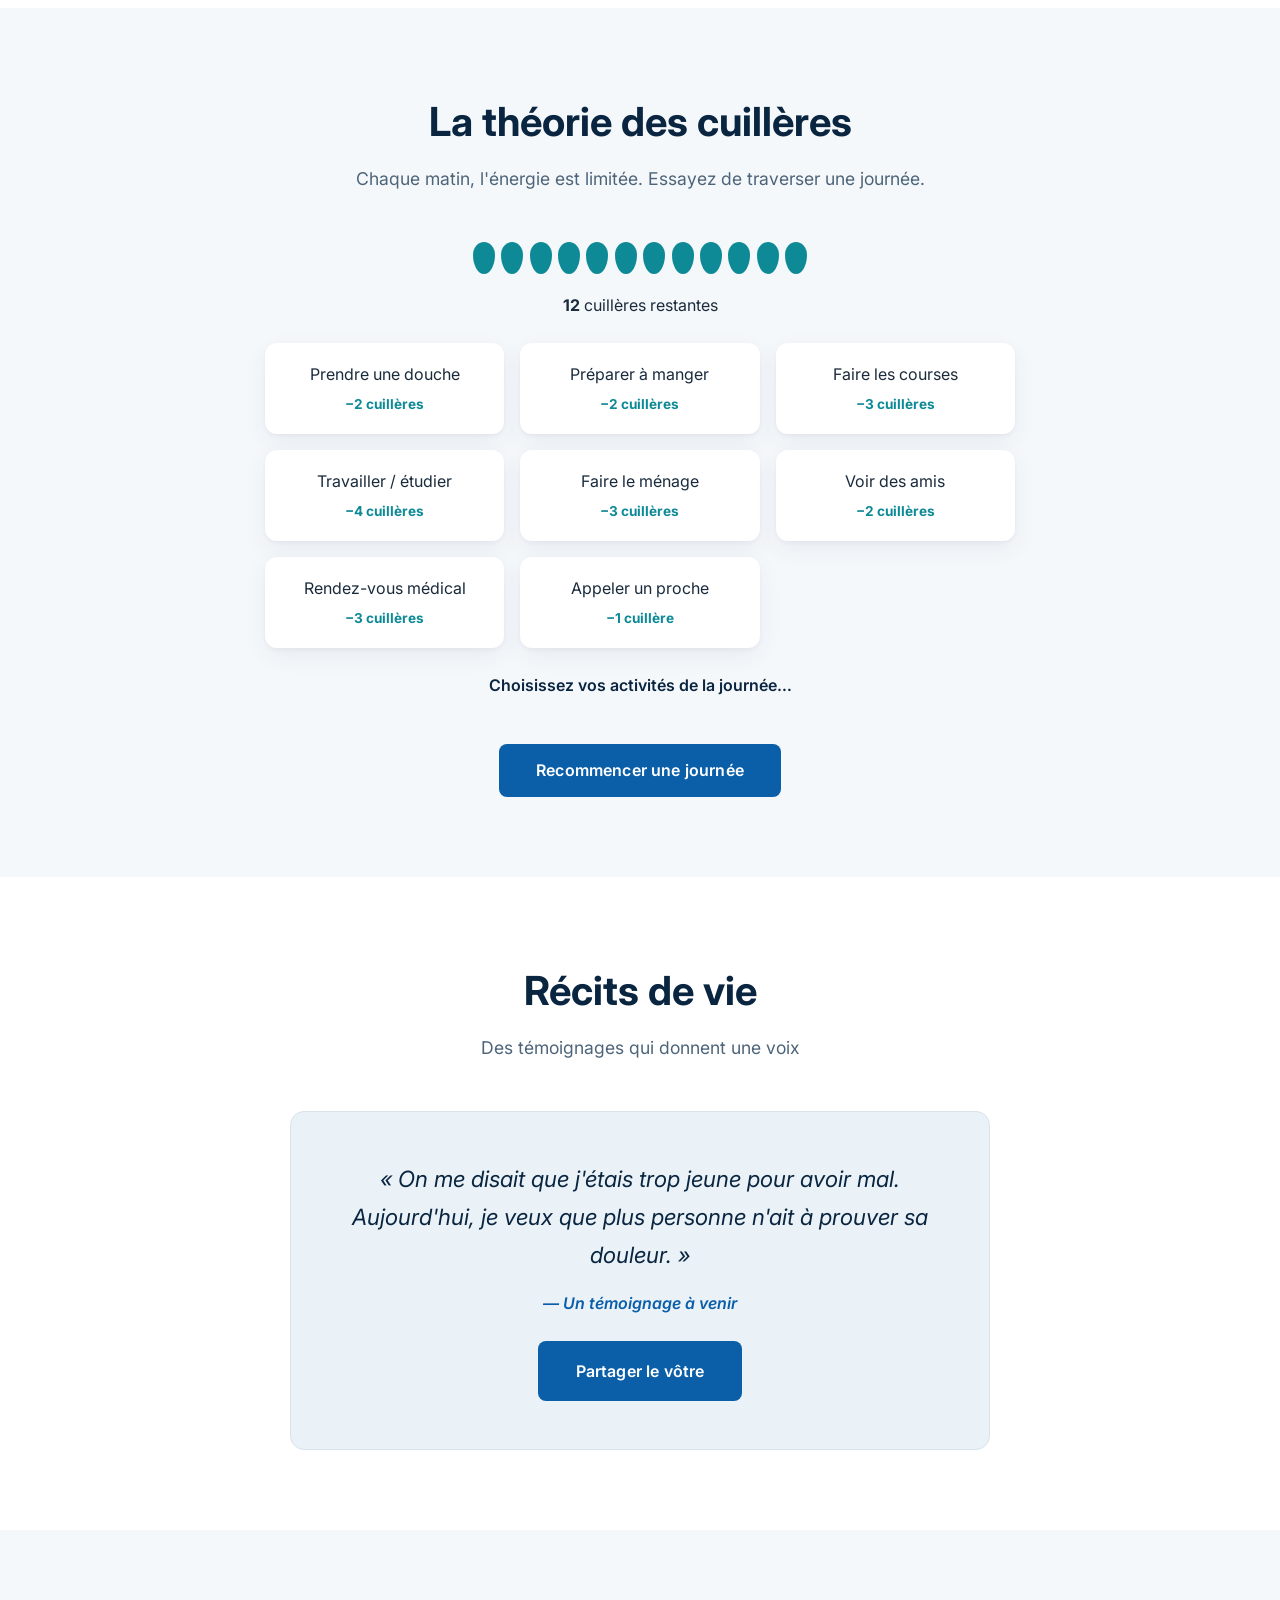
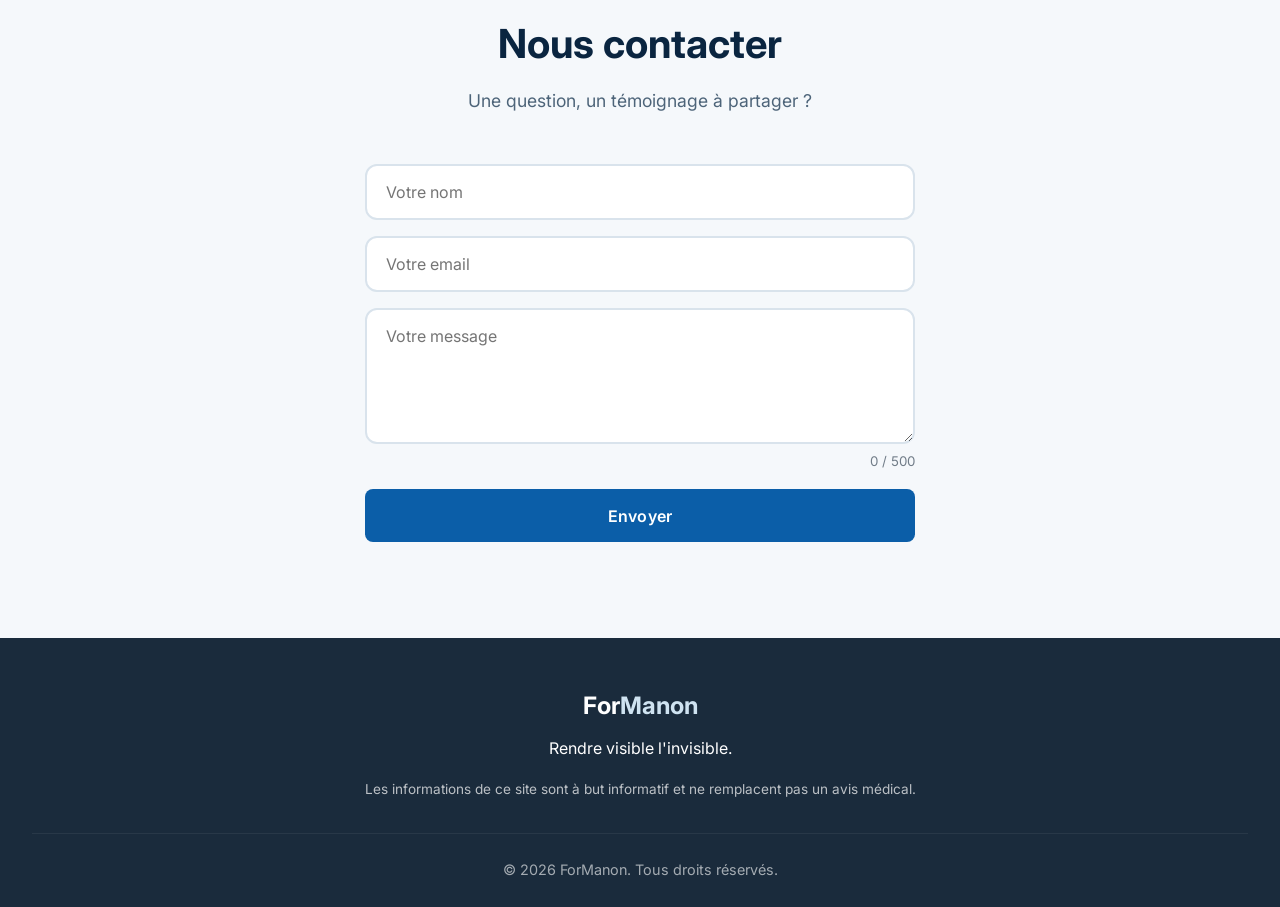
==== commit c959bf69: "Refonte visuelle : suppression des emojis, palette bleu médical, police Inter Co-Authored-By: Claude" ====
--- a/index.html
+++ b/index.html
@@ -7,14 +7,14 @@
   <title>ForManon — Prévention & Sensibilisation</title>
   <link rel="stylesheet" href="style.css">
   <link rel="preconnect" href="https://fonts.googleapis.com">
-  <link href="https://fonts.googleapis.com/css2?family=Poppins:wght@300;400;600;700&display=swap" rel="stylesheet">
+  <link href="https://fonts.googleapis.com/css2?family=Inter:wght@400;500;600;700&display=swap" rel="stylesheet">
 </head>
 <body>
   <div class="progress-bar" id="progressBar"></div>
   <!-- Navigation -->
   <header>
     <nav>
-      <a href="index.html" class="logo">For<span>Manon</span> <span class="heart">💜</span></a>
+      <a href="index.html" class="logo"><span class="logo-mark" aria-hidden="true"></span>For<span>Manon</span></a>
       <ul class="nav-links" id="navLinks">
         <li><a href="#accueil">Accueil</a></li>
         <li><a href="#mission">Mission</a></li>
@@ -23,8 +23,8 @@
         <li><a href="#recits">Récits</a></li>
         <li><a href="#contact">Contact</a></li>
       </ul>
-      <button class="theme-toggle" id="themeToggle" aria-label="Changer de thème">🌙</button>
-      <button class="burger" id="burger" aria-label="Menu">☰</button>
+      <button class="theme-toggle" id="themeToggle" aria-label="Changer de thème">Sombre</button>
+      <button class="burger" id="burger" aria-label="Menu"><span></span><span></span><span></span></button>
     </nav>
   </header>
 
@@ -65,17 +65,17 @@
     <p class="section-subtitle">Sensibiliser, informer et soutenir</p>
     <div class="mission-cards">
       <div class="card">
-        <div class="card-icon">🔍</div>
+        <div class="card-icon">01</div>
         <h3>Sensibiliser</h3>
         <p>Faire connaître les handicaps invisibles souvent incompris ou ignorés au quotidien.</p>
       </div>
       <div class="card">
-        <div class="card-icon">📚</div>
+        <div class="card-icon">02</div>
         <h3>Informer</h3>
         <p>Offrir des informations fiables et accessibles sur les maladies rares.</p>
       </div>
       <div class="card">
-        <div class="card-icon">🤝</div>
+        <div class="card-icon">03</div>
         <h3>Soutenir</h3>
         <p>Donner la parole aux personnes concernées à travers leurs récits.</p>
       </div>
@@ -87,14 +87,14 @@
     <h2 class="section-title">Maladies rares & handicaps invisibles</h2>
     <p class="section-subtitle">Cliquez pour en savoir plus</p>
     <div class="filters">
-      <input type="search" id="diseaseSearch" placeholder="🔎 Rechercher une maladie…" aria-label="Rechercher">
+      <input type="search" id="diseaseSearch" placeholder="Rechercher une maladie…" aria-label="Rechercher">
       <div class="chips" id="chips">
         <button class="chip active" data-filter="all">Tout</button>
         <button class="chip" data-filter="dispo">Disponibles</button>
         <button class="chip" data-filter="soon">À venir</button>
       </div>
     </div>
-    <p class="no-result" id="noResult" hidden>Aucun résultat 😕</p>
+    <p class="no-result" id="noResult" hidden>Aucun résultat.</p>
     <div class="disease-grid" id="diseaseGrid">
       <a href="ehlers-danlos.html" class="disease-card" data-status="dispo">
         <div class="disease-tag">Maladie rare</div>
@@ -126,8 +126,8 @@
       <div class="quiz-bar"><div id="quizProgress"></div></div>
       <p class="quiz-q" id="quizQ"></p>
       <div class="quiz-actions" id="quizActions">
-        <button class="btn btn-primary" data-answer="true">✅ Vrai</button>
-        <button class="btn btn-primary" data-answer="false">❌ Faux</button>
+        <button class="btn btn-primary" data-answer="true">Vrai</button>
+        <button class="btn btn-primary" data-answer="false">Faux</button>
       </div>
       <p class="quiz-explain" id="quizExplain" aria-live="polite"></p>
       <button class="btn btn-outline-dark" id="quizNext" hidden>Suivant →</button>
@@ -136,7 +136,7 @@
 
   <!-- Simulateur de cuillères -->
   <section id="cuilleres" class="section section-alt">
-    <h2 class="section-title">La théorie des cuillères 🥄</h2>
+    <h2 class="section-title">La théorie des cuillères</h2>
     <p class="section-subtitle">Chaque matin, l'énergie est limitée. Essayez de traverser une journée.</p>
     <div class="spoons">
       <div class="spoon-bar" id="spoonBar" aria-label="Énergie restante"></div>
@@ -156,7 +156,7 @@
         « On me disait que j'étais trop jeune pour avoir mal. Aujourd'hui, je veux que plus personne n'ait à prouver sa douleur. »
       </blockquote>
       <cite>— Un témoignage à venir</cite>
-      <p><a href="#contact" class="btn btn-primary" style="margin-top:1.5rem">Partager le vôtre 💜</a></p>
+      <p><a href="#contact" class="btn btn-primary" style="margin-top:1.5rem">Partager le vôtre</a></p>
     </div>
   </section>
 
@@ -177,14 +177,14 @@
   <!-- Footer -->
   <footer>
     <div class="footer-content">
-      <div class="footer-logo">For<span>Manon</span> 💜</div>
+      <div class="footer-logo">For<span>Manon</span></div>
       <p>Rendre visible l'invisible.</p>
-      <p class="footer-disclaimer">⚠️ Les informations de ce site sont à but informatif et ne remplacent pas un avis médical.</p>
+      <p class="footer-disclaimer">Les informations de ce site sont à but informatif et ne remplacent pas un avis médical.</p>
     </div>
     <p class="footer-copy">© 2026 ForManon. Tous droits réservés.</p>
   </footer>
 
-  <button class="to-top" id="toTop" aria-label="Retour en haut">↑</button>
+  <button class="to-top" id="toTop" aria-label="Retour en haut"><svg width="18" height="18" viewBox="0 0 24 24" fill="none" stroke="currentColor" stroke-width="2.5" stroke-linecap="round" stroke-linejoin="round"><path d="M6 15l6-6 6 6"/></svg></button>
   <div class="toast" id="toast" role="status"></div>
 
   <script src="script.js"></script>
--- a/style.css
+++ b/style.css
@@ -1,14 +1,15 @@
 /* ===== VARIABLES & RESET ===== */
 :root {
-  --primary: #0a9396;      /* Turquoise médical */
-  --primary-dark: #005f73;
-  --secondary: #94d2bd;    /* Vert menthe */
-  --accent: #6c63ff;       /* Violet (thème Manon) */
-  --light: #e9f5f4;
-  --dark: #1d3557;
-  --gray: #f4f7f7;
+  --primary: #0b5ea8;      /* Bleu médical */
+  --primary-dark: #0a2540; /* Bleu nuit */
+  --secondary: #cfe3f1;
+  --accent: #0e8a96;       /* Teal clinique */
+  --light: #eaf2f8;
+  --dark: #1a2b3c;
+  --gray: #f5f8fb;
   --white: #ffffff;
-  --shadow: 0 10px 30px rgba(0, 95, 115, 0.1);
+  --line: #d9e3ec;
+  --shadow: 0 2px 4px rgba(10, 37, 64, 0.04), 0 8px 24px rgba(10, 37, 64, 0.06);
 }
 
 * {
@@ -22,7 +23,7 @@
 }
 
 body {
-  font-family: 'Poppins', sans-serif;
+  font-family: 'Inter', system-ui, sans-serif;
   line-height: 1.7;
   color: var(--dark);
   background: var(--white);
@@ -48,7 +49,10 @@
 }
 
 .logo {
-  font-size: 1.6rem;
+  display: inline-flex;
+  align-items: center;
+  gap: .55rem;
+  font-size: 1.5rem;
   font-weight: 700;
   color: var(--primary-dark);
   text-decoration: none;
@@ -112,7 +116,7 @@
   align-items: center;
   justify-content: center;
   text-align: center;
-  background: linear-gradient(135deg, var(--primary-dark) 0%, var(--primary) 50%, var(--secondary) 100%);
+  background: linear-gradient(160deg, #0a2540 0%, #0d3b66 100%);
   color: var(--white);
   padding: 2rem;
   overflow: hidden;
@@ -130,11 +134,7 @@
 }
 
 .highlight {
-  background: linear-gradient(120deg, var(--accent), #a084ff);
-  -webkit-background-clip: text;
-  background-clip: text;
-  -webkit-text-fill-color: transparent;
-  position: relative;
+  color: #7fd0d8;
 }
 
 .hero p {
@@ -151,6 +151,7 @@
 }
 
 .hero-wave {
+  display: none;
   position: absolute;
   bottom: -1px;
   left: 0;
@@ -164,7 +165,7 @@
 .btn {
   display: inline-block;
   padding: 0.9rem 2.2rem;
-  border-radius: 50px;
+  border-radius: 8px;
   font-weight: 600;
   text-decoration: none;
   cursor: pointer;
@@ -180,9 +181,9 @@
 }
 
 .btn-primary:hover {
-  background: #574fd6;
+  background: #0a4c88;
   transform: translateY(-3px);
-  box-shadow: 0 10px 25px rgba(108, 99, 255, 0.4);
+  box-shadow: 0 10px 25px rgba(11, 94, 168, 0.3);
 }
 
 .btn-outline {
@@ -259,21 +260,26 @@
 
 .card {
   background: var(--white);
+  border: 1px solid var(--line);
   padding: 2.5rem 2rem;
-  border-radius: 20px;
+  border-radius: 14px;
   box-shadow: var(--shadow);
-  text-align: center;
+  text-align: left;
   transition: transform 0.3s, box-shadow 0.3s;
-  border-top: 4px solid var(--primary);
+  border-top: 3px solid var(--primary);
 }
 
 .card:hover {
   transform: translateY(-8px);
-  box-shadow: 0 20px 40px rgba(0, 95, 115, 0.15);
+  box-shadow: 0 20px 40px rgba(10, 37, 64, 0.12);
 }
 
 .card-icon {
-  font-size: 3rem;
+  font-size: 1.1rem;
+  font-weight: 700;
+  color: var(--accent);
+  letter-spacing: .1em;
+  text-align: left;
   margin-bottom: 1rem;
 }
 
@@ -294,7 +300,7 @@
 .disease-card {
   background: var(--white);
   padding: 2rem;
-  border-radius: 20px;
+  border-radius: 14px;
   box-shadow: var(--shadow);
   text-decoration: none;
   color: var(--dark);
@@ -306,7 +312,7 @@
 
 .disease-card:hover {
   transform: translateY(-8px);
-  box-shadow: 0 20px 40px rgba(108, 99, 255, 0.2);
+  box-shadow: 0 20px 40px rgba(11, 94, 168, 0.15);
 }
 
 .disease-card--soon {
@@ -320,7 +326,7 @@
   background: var(--light);
   color: var(--primary-dark);
   padding: 0.3rem 1rem;
-  border-radius: 50px;
+  border-radius: 8px;
   font-size: 0.8rem;
   font-weight: 600;
   margin-bottom: 1rem;
@@ -350,7 +356,7 @@
   text-align: center;
   background: var(--light);
   padding: 3rem;
-  border-radius: 20px;
+  border-radius: 14px;
 }
 
 .testimonial blockquote {
@@ -377,7 +383,7 @@
 #contact-form input,
 #contact-form textarea {
   padding: 1rem 1.2rem;
-  border: 2px solid #dce7e6;
+  border: 2px solid var(--line);
   border-radius: 12px;
   font-family: inherit;
   font-size: 1rem;
@@ -399,7 +405,7 @@
 
 /* ===== ARTICLE ===== */
 .article-hero {
-  background: linear-gradient(135deg, var(--primary-dark), var(--primary));
+  background: linear-gradient(160deg, #0a2540 0%, #0d3b66 100%);
   color: var(--white);
   padding: 5rem 2rem 4rem;
   text-align: center;
@@ -442,7 +448,7 @@
 
 .article-container p {
   margin-bottom: 1.2rem;
-  color: #3a4a5c;
+  color: #40536a;
 }
 
 .info-box {
@@ -454,15 +460,15 @@
 }
 
 .warning-box {
-  background: #fff4f4;
-  border-left: 5px solid #e63946;
+  background: #fdf3f2;
+  border-left: 5px solid #b42318;
   padding: 2rem;
   border-radius: 12px;
   margin: 2.5rem 0;
 }
 
 .warning-box h3 {
-  color: #e63946;
+  color: #b42318;
   margin-bottom: 1rem;
 }
 
@@ -485,7 +491,7 @@
 .symptom {
   background: var(--white);
   padding: 1.5rem;
-  border-radius: 15px;
+  border-radius: 12px;
   box-shadow: var(--shadow);
   text-align: center;
   transition: transform 0.3s;
@@ -513,10 +519,10 @@
 
 /* ===== CTA BOX ===== */
 .cta-box {
-  background: linear-gradient(135deg, var(--accent), #a084ff);
+  background: var(--primary-dark);
   color: var(--white);
   padding: 2.5rem;
-  border-radius: 20px;
+  border-radius: 14px;
   text-align: center;
   margin: 3rem 0;
 }
@@ -533,7 +539,7 @@
 
 .cta-box .btn-primary {
   background: var(--white);
-  color: var(--accent);
+  color: var(--primary-dark);
 }
 
 .cta-box .btn-primary:hover {
@@ -671,24 +677,24 @@
 .btn:focus-visible, .chip:focus-visible, .symptom:focus-visible, a:focus-visible { outline: 3px solid var(--accent); outline-offset: 3px; }
 
 .filters { max-width: 1100px; margin: 0 auto 2rem; display: flex; flex-wrap: wrap; gap: 1rem; justify-content: space-between; align-items: center; }
-.filters input { flex: 1 1 260px; padding: .8rem 1.2rem; border: 2px solid #dce7e6; border-radius: 50px; font: inherit; }
+.filters input { flex: 1 1 260px; padding: .8rem 1.2rem; border: 2px solid var(--line); border-radius: 8px; font: inherit; }
 .filters input:focus { outline: none; border-color: var(--primary); }
 .chips { display: flex; gap: .5rem; }
-.chip { padding: .5rem 1.2rem; border-radius: 50px; border: 2px solid var(--primary); background: transparent; color: var(--primary-dark); cursor: pointer; font: inherit; font-weight: 600; transition: all .25s; }
+.chip { padding: .5rem 1.2rem; border-radius: 8px; border: 2px solid var(--primary); background: transparent; color: var(--primary-dark); cursor: pointer; font: inherit; font-weight: 600; transition: all .25s; }
 .chip.active, .chip:hover { background: var(--primary); color: #fff; }
 .no-result { text-align: center; margin-bottom: 1rem; }
 .disease-card[hidden] { display: none; }
 
 /* Quiz */
-.quiz { max-width: 650px; margin: 0 auto; background: var(--light); padding: 2.5rem; border-radius: 20px; text-align: center; box-shadow: var(--shadow); }
+.quiz { max-width: 650px; margin: 0 auto; background: var(--light); padding: 2.5rem; border-radius: 14px; text-align: center; box-shadow: var(--shadow); }
 .quiz-top { display: flex; justify-content: space-between; font-weight: 600; color: var(--primary-dark); margin-bottom: .6rem; }
 .quiz-bar { height: 8px; background: rgba(0,0,0,.08); border-radius: 8px; overflow: hidden; margin-bottom: 1.5rem; }
 #quizProgress { height: 100%; width: 0; background: var(--accent); transition: width .4s; }
 .quiz-q { font-size: 1.3rem; font-weight: 600; margin-bottom: 1.5rem; min-height: 4.5rem; }
 .quiz-actions { display: flex; gap: 1rem; justify-content: center; flex-wrap: wrap; }
 .quiz-actions .btn:disabled { opacity: .5; cursor: default; transform: none; box-shadow: none; }
-.quiz-actions .btn.good { background: #2a9d8f; }
-.quiz-actions .btn.bad { background: #e63946; }
+.quiz-actions .btn.good { background: #0e8a96; }
+.quiz-actions .btn.bad { background: #b42318; }
 .quiz-explain { margin: 1.2rem 0; min-height: 3rem; }
 .quiz .final { font-size: 3rem; }
 
@@ -698,7 +704,7 @@
 .spoon-bar span { transition: all .4s; }
 .spoon-bar span.used { filter: grayscale(1); opacity: .25; transform: scale(.8) rotate(-30deg); }
 .spoon-tasks { display: grid; grid-template-columns: repeat(auto-fit, minmax(190px, 1fr)); gap: 1rem; margin: 1.5rem 0; }
-.task { background: var(--white); border: 2px solid transparent; border-radius: 15px; padding: 1rem; box-shadow: var(--shadow); cursor: pointer; font: inherit; color: inherit; transition: all .25s; }
+.task { background: var(--white); border: 2px solid transparent; border-radius: 12px; padding: 1rem; box-shadow: var(--shadow); cursor: pointer; font: inherit; color: inherit; transition: all .25s; }
 .task:hover:not(:disabled) { transform: translateY(-4px); border-color: var(--accent); }
 .task:disabled { opacity: .4; cursor: not-allowed; }
 .task.done { border-color: var(--primary); background: var(--light); }
@@ -708,18 +714,18 @@
 
 /* Article */
 .symptom { cursor: pointer; position: relative; }
-.symptom::after { content: '＋'; position: absolute; top: .6rem; right: .9rem; color: var(--accent); font-weight: 700; }
+.symptom::after { content: '+'; position: absolute; top: .6rem; right: .9rem; color: var(--accent); font-weight: 700; }
 .symptom.open::after { content: '−'; }
 .symptom .more { max-height: 0; overflow: hidden; transition: max-height .4s; font-size: .85rem; color: var(--primary-dark); }
 .symptom.open .more { max-height: 200px; margin-top: .8rem; }
-.checklist { background: var(--light); border-radius: 15px; padding: 1.5rem; margin-bottom: 2rem; }
+.checklist { background: var(--light); border-radius: 12px; padding: 1.5rem; margin-bottom: 2rem; }
 .checklist label { display: flex; gap: .8rem; align-items: flex-start; padding: .5rem 0; cursor: pointer; }
 .checklist input { margin-top: .45rem; accent-color: var(--accent); width: 18px; height: 18px; flex-shrink: 0; }
 .check-result { margin-top: 1rem; padding-top: 1rem; border-top: 1px dashed var(--primary); font-weight: 600; }
 
 .to-top { position: fixed; right: 1.2rem; bottom: 1.2rem; width: 46px; height: 46px; border-radius: 50%; border: none; background: var(--accent); color: #fff; font-size: 1.3rem; cursor: pointer; box-shadow: var(--shadow); opacity: 0; transform: translateY(20px); pointer-events: none; transition: all .3s; z-index: 900; }
 .to-top.show { opacity: 1; transform: none; pointer-events: auto; }
-.toast { position: fixed; left: 50%; bottom: 2rem; transform: translate(-50%, 100px); background: var(--dark); color: #fff; padding: .9rem 1.6rem; border-radius: 50px; opacity: 0; transition: all .4s; z-index: 3000; max-width: 90vw; }
+.toast { position: fixed; left: 50%; bottom: 2rem; transform: translate(-50%, 100px); background: var(--dark); color: #fff; padding: .9rem 1.6rem; border-radius: 8px; opacity: 0; transition: all .4s; z-index: 3000; max-width: 90vw; }
 .toast.show { transform: translate(-50%, 0); opacity: 1; }
 
 /* Mode sombre */
@@ -744,3 +750,51 @@
   .reveal { opacity: 1; transform: none; }
 }
 @media (max-width: 768px) { .nav-links { margin-left: 0; } .theme-toggle { margin-left: auto; } }
+
+/* ===== REFONTE CLINIQUE ===== */
+.logo-mark { width: 26px; height: 26px; border-radius: 7px; background: var(--primary); position: relative; flex-shrink: 0; }
+.logo-mark::before, .logo-mark::after { content: ''; position: absolute; background: #fff; border-radius: 1px; left: 50%; top: 50%; transform: translate(-50%, -50%); }
+.logo-mark::before { width: 12px; height: 3px; }
+.logo-mark::after { width: 3px; height: 12px; }
+.logo span:not(.logo-mark) { color: var(--accent); }
+.theme-toggle { width: auto; height: auto; border-radius: 8px; padding: .4rem .9rem; font: inherit; font-size: .85rem; font-weight: 500; color: var(--primary-dark); border: 1px solid var(--line); }
+.theme-toggle:hover { transform: none; background: var(--light); }
+.burger { display: none; width: 40px; height: 40px; flex-direction: column; justify-content: center; align-items: center; gap: 5px; }
+.burger span { width: 22px; height: 2px; background: var(--primary-dark); display: block; }
+.btn { letter-spacing: .01em; }
+.btn-primary { background: var(--primary); }
+.disease-card { border: 1px solid var(--line); border-left: 4px solid var(--primary); }
+.disease-card--soon { border-left-color: var(--line); }
+.disease-link { color: var(--primary); }
+.disease-tag { background: var(--light); color: var(--primary); text-transform: uppercase; letter-spacing: .06em; font-size: .72rem; }
+.section-subtitle { color: #4d6479; }
+.stat-item h3 { color: var(--primary); }
+.symptom { border: 1px solid var(--line); text-align: left; border-top: 3px solid var(--accent); }
+.symptom h4 { padding-right: 1.5rem; }
+.testimonial { border: 1px solid var(--line); background: var(--light); }
+.rotator { border-bottom-color: #7fd0d8; }
+.quiz { background: var(--white); border: 1px solid var(--line); }
+.quiz .final { font-size: 2.6rem; font-weight: 700; color: var(--primary); }
+.quiz-actions .btn.good { background: var(--accent); }
+.spoon-bar span { width: 22px; height: 32px; border-radius: 50% 50% 50% 50% / 40% 40% 60% 60%; background: var(--accent); display: inline-block; font-size: 0; }
+.spoon-bar span.used { background: var(--line); filter: none; opacity: 1; transform: scale(.85); }
+.task b { color: var(--accent); font-size: .85rem; margin-top: .3rem; }
+.to-top { background: var(--primary); display: flex; align-items: center; justify-content: center; }
+.info-box { border-left-color: var(--accent); }
+.warning-box h3 { color: #b42318; }
+.symptom::after { font-size: 1.2rem; line-height: 1; }
+[data-theme="dark"] { --dark: #e4ecf4; --gray: #101c29; --light: #162636; --white: #0b1520; --line: #24384b; --primary: #4fa3e0; --primary-dark: #cfe3f1; --accent: #3fc1cc; --shadow: 0 8px 24px rgba(0,0,0,.4); }
+[data-theme="dark"] .hero, [data-theme="dark"] .article-hero { background: linear-gradient(160deg, #06101b, #0a2540); }
+[data-theme="dark"] .btn-primary { background: #1d6fb8; color: #fff; }
+[data-theme="dark"] .cta-box { background: #0a2540; }
+[data-theme="dark"] .cta-box .btn-primary { background: #fff; color: #0a2540; }
+[data-theme="dark"] .logo-mark { background: #1d6fb8; }
+[data-theme="dark"] .warning-box { background: #2a1519; }
+[data-theme="dark"] .theme-toggle { color: var(--dark); }
+[data-theme="dark"] .burger span { background: var(--dark); }
+@media (max-width: 768px) { .burger { display: flex; } }
+.logo { gap: 0; }
+.logo-mark { margin-right: .55rem; }
+.cta-box, .cta-box h3, .cta-box p, footer, .footer-logo { color: #fff; }
+.cta-box .btn-primary { color: var(--primary-dark); }
+[data-theme="dark"] .cta-box .btn-primary { color: #0a2540; }
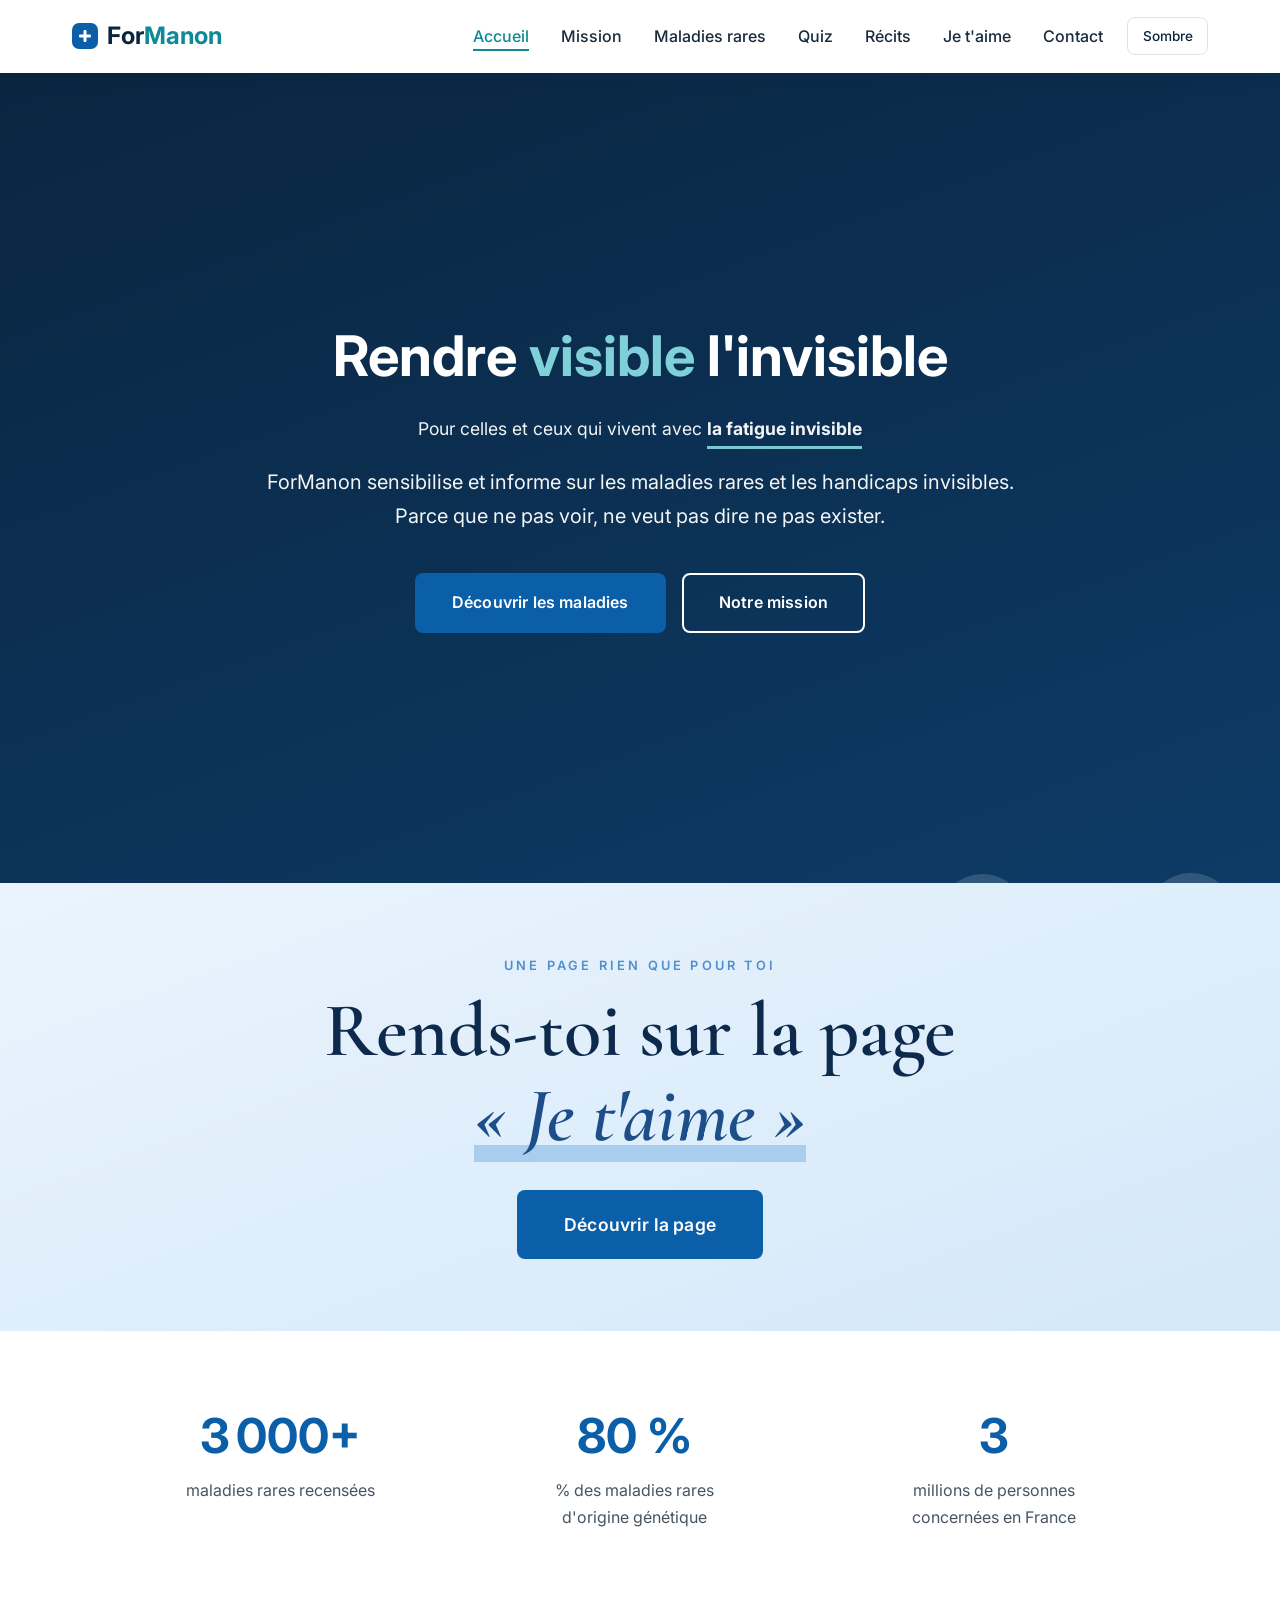
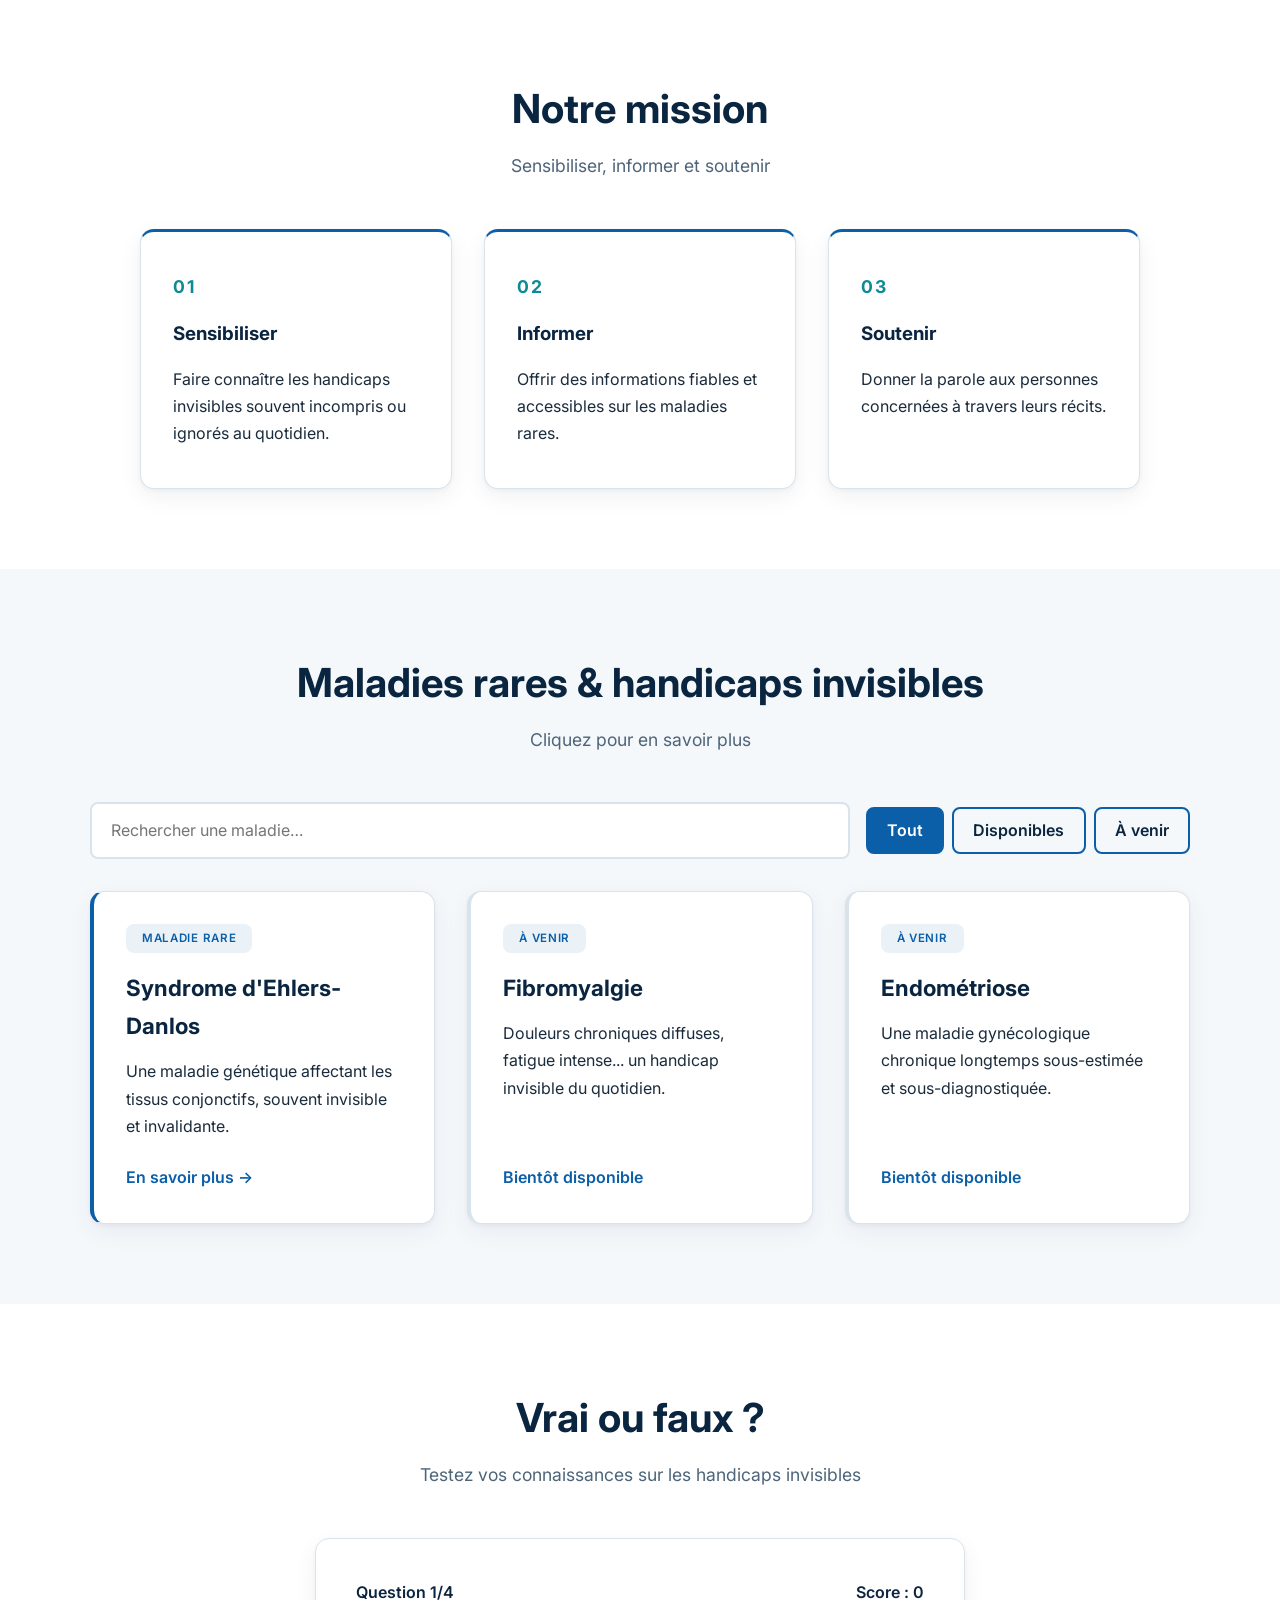
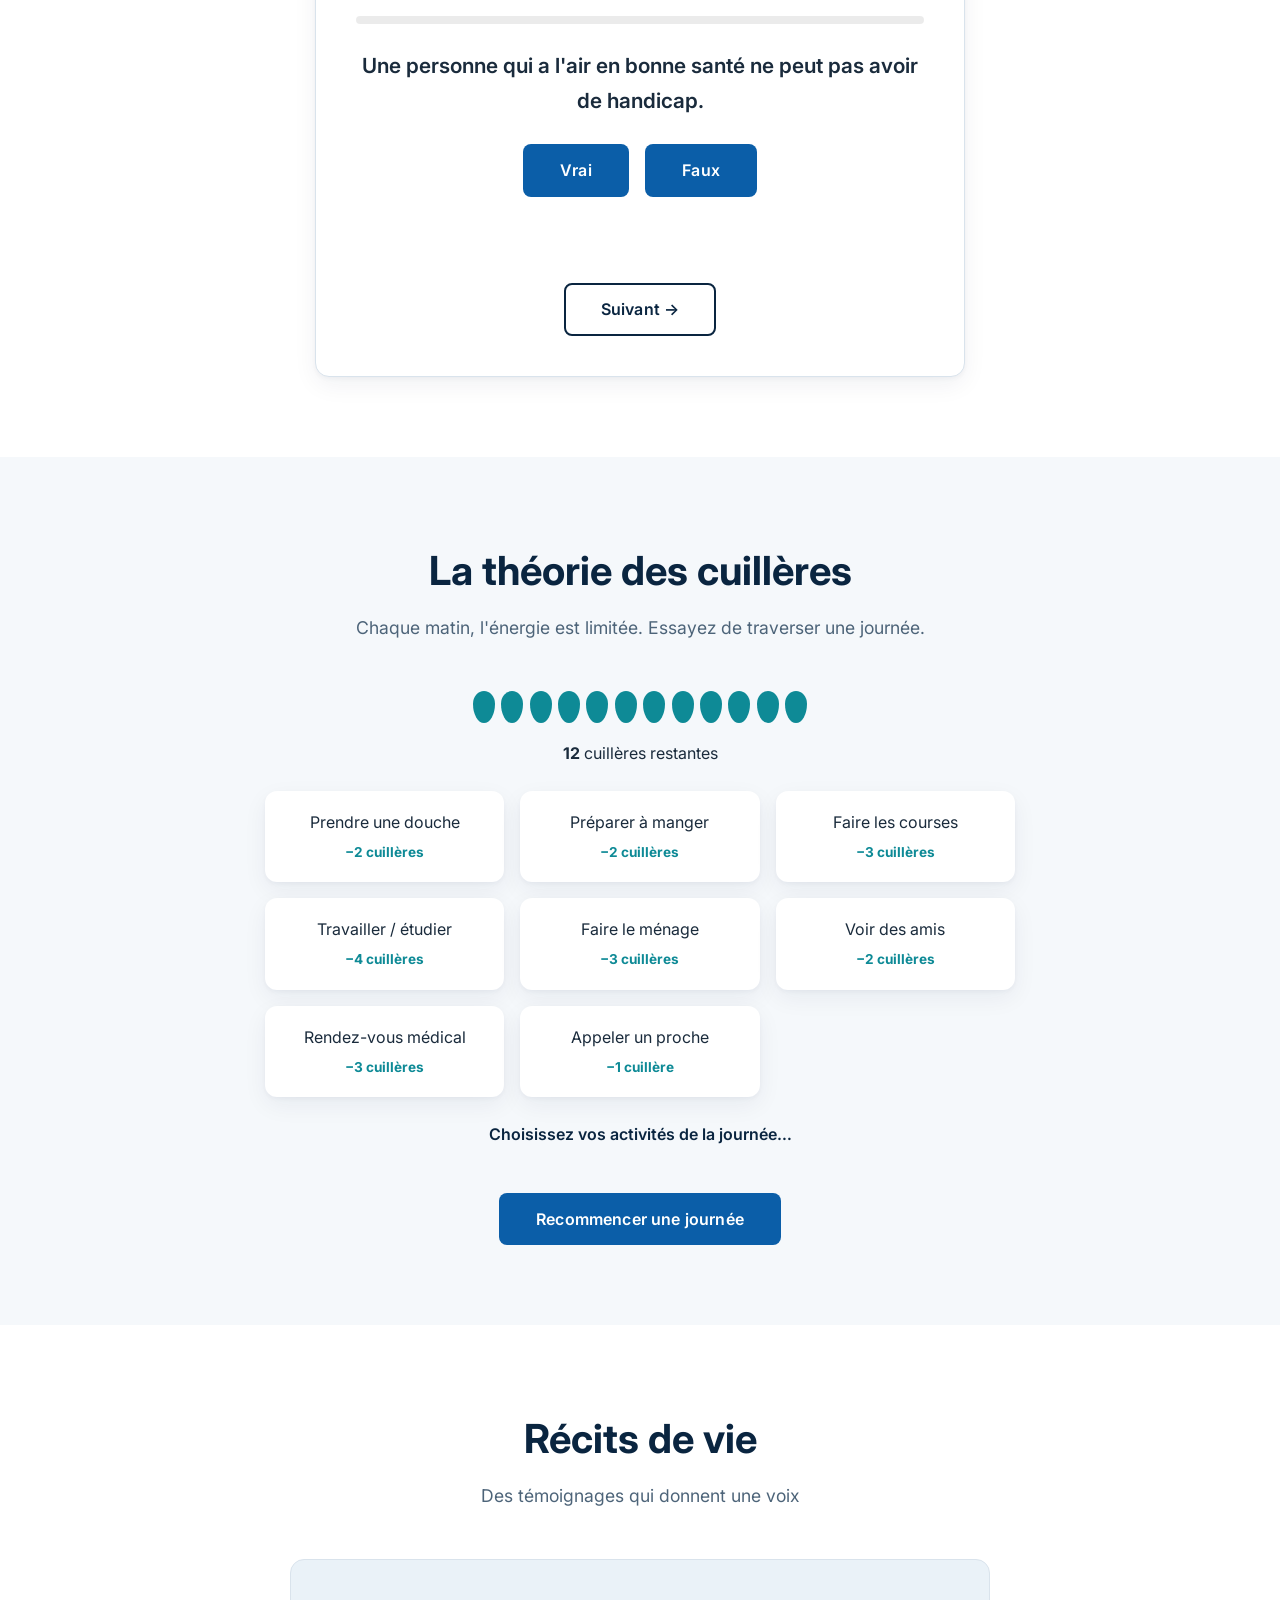
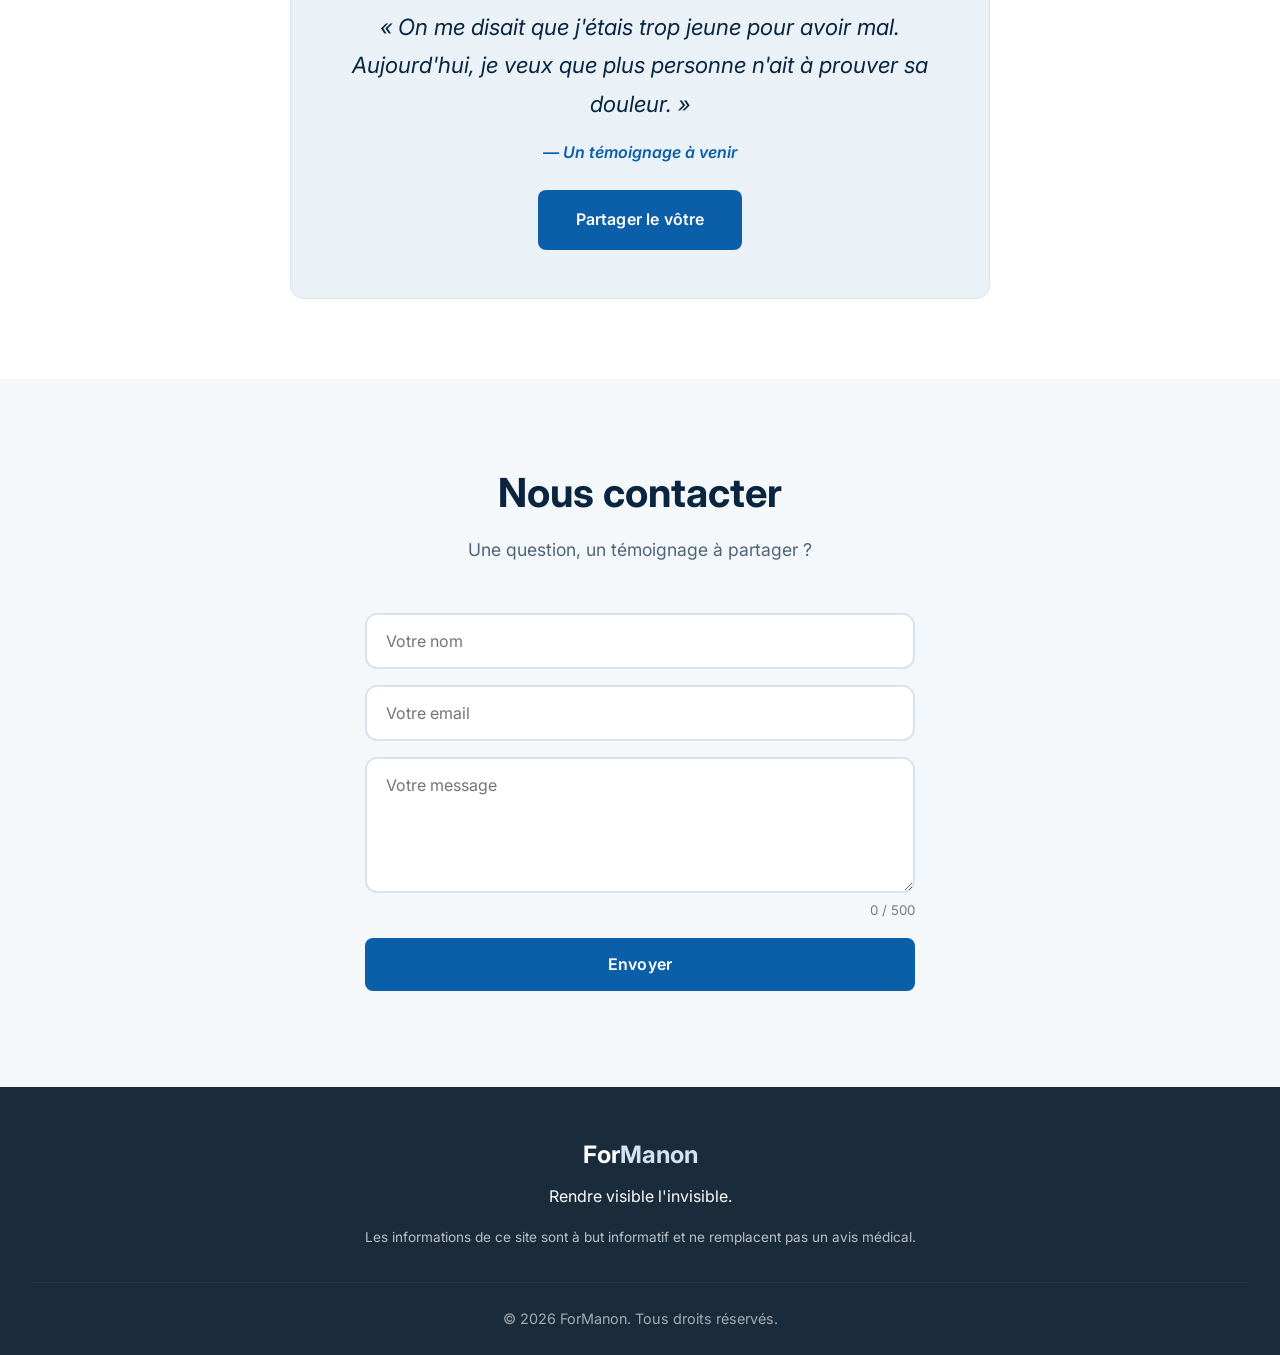
==== commit edbc4320: "Ajout de la page « Je t'aime » (onglets photos, article) et bannière d'accueil Co-Authored-By: Claud" ====
--- a/index.html
+++ b/index.html
@@ -6,8 +6,9 @@
   <meta name="description" content="ForManon - Prévention et sensibilisation sur les maladies rares et les handicaps invisibles.">
   <title>ForManon — Prévention & Sensibilisation</title>
   <link rel="stylesheet" href="style.css">
+  <link rel="stylesheet" href="love.css">
   <link rel="preconnect" href="https://fonts.googleapis.com">
-  <link href="https://fonts.googleapis.com/css2?family=Inter:wght@400;500;600;700&display=swap" rel="stylesheet">
+  <link href="https://fonts.googleapis.com/css2?family=Cormorant+Garamond:ital,wght@0,500;0,600;1,500&family=Inter:wght@400;500;600;700&display=swap" rel="stylesheet">
 </head>
 <body>
   <div class="progress-bar" id="progressBar"></div>
@@ -21,6 +22,7 @@
         <li><a href="#maladies">Maladies rares</a></li>
         <li><a href="#idees">Quiz</a></li>
         <li><a href="#recits">Récits</a></li>
+        <li><a href="je-t-aime.html">Je t'aime</a></li>
         <li><a href="#contact">Contact</a></li>
       </ul>
       <button class="theme-toggle" id="themeToggle" aria-label="Changer de thème">Sombre</button>
@@ -41,6 +43,13 @@
       </div>
     </div>
     <div class="hero-wave"></div>
+  </section>
+
+  <!-- Bannière Je t'aime -->
+  <section class="love-banner">
+    <p class="love-banner-kicker">Une page rien que pour toi</p>
+    <h2>Rends-toi sur la page <a href="je-t-aime.html">«&nbsp;Je&nbsp;t'aime&nbsp;»</a></h2>
+    <a href="je-t-aime.html" class="btn btn-primary btn-lg">Découvrir la page</a>
   </section>
 
   <!-- Statistiques -->
--- a/love.css
+++ b/love.css
@@ -0,0 +1,94 @@
+/* ===== PAGE « JE T'AIME » — nuances de bleu ===== */
+body.love {
+  --sky: #eaf4fd;
+  --mist: #d4e8f9;
+  --cloud: #a9cdee;
+  --ocean: #4f8fcf;
+  --deep: #1d4e89;
+  --night: #0d2a4d;
+  --serif: 'Cormorant Garamond', Georgia, serif;
+  background: var(--sky);
+}
+body.love .logo span:not(.logo-mark), body.love .footer-logo span { color: var(--ocean); }
+
+/* Hero */
+.love-hero { position: relative; text-align: center; color: #fff; padding: 7rem 1.5rem 9rem; overflow: hidden;
+  background: radial-gradient(circle at 20% 20%, #5f9fdc 0%, transparent 45%), radial-gradient(circle at 85% 70%, #2f6db3 0%, transparent 50%), linear-gradient(160deg, #1d4e89, #0d2a4d); }
+.love-hero-content { position: relative; z-index: 1; max-width: 720px; margin: 0 auto; animation: fadeInUp 1s ease; }
+.love-kicker { text-transform: uppercase; letter-spacing: .3em; font-size: .8rem; opacity: .85; margin-bottom: 1rem; }
+.love-kicker.dark { color: var(--ocean); opacity: 1; }
+.love-hero h1 { font-family: var(--serif); font-style: italic; font-weight: 600; font-size: clamp(4rem, 12vw, 8rem); line-height: 1; margin-bottom: 1.5rem; text-shadow: 0 6px 30px rgba(13, 42, 77, .4); }
+.love-lead { font-size: 1.15rem; max-width: 560px; margin: 0 auto 2.2rem; opacity: .92; }
+.btn-light { background: #fff; color: var(--deep); }
+.btn-light:hover { transform: translateY(-3px); box-shadow: 0 10px 25px rgba(0,0,0,.25); }
+.love-waves { position: absolute; left: 0; right: 0; bottom: -1px; height: 90px;
+  background: var(--sky); -webkit-mask: url("data:image/svg+xml,%3Csvg xmlns='http://www.w3.org/2000/svg' viewBox='0 0 1440 90' preserveAspectRatio='none'%3E%3Cpath d='M0 50 C240 100 480 0 720 40 S1200 90 1440 30 V90 H0Z'/%3E%3C/svg%3E") center/100% 100% no-repeat; mask: url("data:image/svg+xml,%3Csvg xmlns='http://www.w3.org/2000/svg' viewBox='0 0 1440 90' preserveAspectRatio='none'%3E%3Cpath d='M0 50 C240 100 480 0 720 40 S1200 90 1440 30 V90 H0Z'/%3E%3C/svg%3E") center/100% 100% no-repeat; }
+
+/* Sections */
+.love-section { padding: 4.5rem 1.5rem; max-width: 1100px; margin: 0 auto; }
+.love-section-alt { max-width: none; background: #fff; }
+.love-title { font-family: var(--serif); font-size: clamp(2.2rem, 5vw, 3.2rem); color: var(--deep); text-align: center; font-weight: 600; line-height: 1.15; }
+.love-title.left { text-align: left; }
+.love-subtitle { text-align: center; color: var(--ocean); margin: .5rem 0 2.5rem; font-size: 1.05rem; }
+
+/* Onglets */
+.tab-list { display: flex; gap: .5rem; justify-content: center; flex-wrap: wrap; background: var(--mist); padding: .45rem; border-radius: 999px; width: fit-content; max-width: 100%; margin: 0 auto 2.5rem; }
+.tab { border: none; background: transparent; font: inherit; font-weight: 600; color: var(--deep); padding: .65rem 1.5rem; border-radius: 999px; cursor: pointer; transition: background .3s, color .3s, box-shadow .3s; }
+.tab:hover { background: rgba(255,255,255,.6); }
+.tab.active { background: var(--deep); color: #fff; box-shadow: 0 6px 16px rgba(29, 78, 137, .35); }
+.tab:focus-visible { outline: 3px solid var(--ocean); outline-offset: 2px; }
+.tab-panel { animation: panelIn .5s ease; }
+.tab-panel[hidden] { display: none; }
+@keyframes panelIn { from { opacity: 0; transform: translateY(14px); } to { opacity: 1; transform: none; } }
+.tab-panel h3 { font-family: var(--serif); font-size: 2rem; text-align: center; color: var(--night); font-weight: 600; }
+.panel-sub { text-align: center; color: #4f6c8c; margin-bottom: 2rem; font-style: italic; }
+
+/* Galerie */
+.gallery { display: grid; grid-template-columns: repeat(auto-fill, minmax(250px, 1fr)); gap: 1.2rem; }
+.photo { margin: 0; aspect-ratio: 4 / 5; border-radius: 18px; overflow: hidden; position: relative; background: linear-gradient(145deg, var(--mist), var(--cloud)); box-shadow: 0 10px 30px rgba(29, 78, 137, .15); transition: transform .4s, box-shadow .4s; cursor: zoom-in; }
+.photo:nth-child(3n+2) { aspect-ratio: 1; }
+.photo:nth-child(3n) { aspect-ratio: 5 / 6; }
+.photo:hover, .photo:focus-visible { transform: translateY(-6px) rotate(-.6deg); box-shadow: 0 20px 40px rgba(29, 78, 137, .28); outline: none; }
+.photo img { width: 100%; height: 100%; object-fit: cover; display: block; transition: transform .6s; }
+.photo:hover img { transform: scale(1.05); }
+.photo.placeholder { cursor: default; display: flex; align-items: center; justify-content: center; }
+.photo.placeholder::before { content: ''; position: absolute; inset: 12px; border: 1.5px dashed rgba(29, 78, 137, .35); border-radius: 12px; }
+.ph-label { color: var(--deep); opacity: .6; font-family: var(--serif); font-size: 1.3rem; font-style: italic; }
+
+/* Article */
+.love-article { max-width: 720px; margin: 0 auto; padding: 1rem 0; }
+.byline { color: var(--ocean); margin: .6rem 0 2rem; font-style: italic; }
+.love-article p { margin-bottom: 1.3rem; color: #34506f; font-size: 1.08rem; }
+.love-article h3 { font-family: var(--serif); font-size: 1.8rem; color: var(--deep); margin: 2.2rem 0 .8rem; font-weight: 600; }
+.dropcap::first-letter { font-family: var(--serif); float: left; font-size: 4.6rem; line-height: .8; padding: .35rem .6rem 0 0; color: var(--ocean); font-weight: 700; }
+.love-quote { font-family: var(--serif); font-style: italic; font-size: 1.7rem; line-height: 1.4; color: var(--deep); border-left: 4px solid var(--cloud); padding: .5rem 0 .5rem 1.5rem; margin: 2.2rem 0; }
+.signature { font-family: var(--serif); font-style: italic; font-size: 1.8rem; color: var(--deep) !important; text-align: right; margin-top: 2.5rem; }
+
+/* Bannière accueil */
+.love-banner { text-align: center; padding: 4.5rem 1.5rem; background: linear-gradient(160deg, #eaf4fd, #d4e8f9); }
+.love-banner-kicker { text-transform: uppercase; letter-spacing: .25em; font-size: .8rem; color: #4f8fcf; font-weight: 600; margin-bottom: .8rem; }
+.love-banner h2 { font-family: 'Cormorant Garamond', Georgia, serif; font-size: clamp(2.4rem, 7vw, 4.8rem); line-height: 1.1; color: #0d2a4d; font-weight: 600; max-width: 900px; margin: 0 auto 2rem; }
+.love-banner h2 a { color: #1d4e89; font-style: italic; text-decoration: none; background: linear-gradient(transparent 82%, #a9cdee 82%); transition: background-size .3s; }
+.love-banner h2 a:hover { color: #4f8fcf; }
+.btn-lg { padding: 1.1rem 2.8rem; font-size: 1.1rem; }
+
+/* Lightbox */
+.lightbox { position: fixed; inset: 0; background: rgba(13, 42, 77, .92); display: flex; align-items: center; justify-content: center; z-index: 4000; padding: 1.5rem; animation: panelIn .3s; }
+.lightbox[hidden] { display: none; }
+.lightbox img { max-width: 100%; max-height: 90vh; border-radius: 12px; }
+.lb-close { position: absolute; top: 1rem; right: 1.5rem; background: none; border: none; color: #fff; font-size: 2.6rem; cursor: pointer; line-height: 1; }
+
+/* Mode sombre */
+[data-theme="dark"] body.love { --sky: #0a1b30; --mist: #14304f; --cloud: #28557f; --ocean: #6fb0ea; --deep: #bcd9f5; --night: #e4f0fb; background: var(--sky); }
+[data-theme="dark"] .love-section-alt { background: #0e2440; }
+[data-theme="dark"] .love-article p { color: #b4c9de; }
+[data-theme="dark"] .tab.active { background: #2f6db3; color: #fff; }
+[data-theme="dark"] .love-hero { background: radial-gradient(circle at 20% 20%, #2f6db3 0%, transparent 45%), linear-gradient(160deg, #0f2f57, #06121f); }
+[data-theme="dark"] .love-banner { background: linear-gradient(160deg, #0e2440, #0a1b30); }
+[data-theme="dark"] .love-banner h2 { color: #e4f0fb; }
+[data-theme="dark"] .love-banner h2 a { color: #8cc3f2; }
+[data-theme="dark"] .btn-light { color: #0d2a4d; }
+[data-theme="dark"] .love-waves { background: #0a1b30; }
+
+@media (max-width: 600px) { .love-hero { padding: 5rem 1.2rem 7rem; } .tab { padding: .55rem 1rem; font-size: .9rem; } }
+@media (prefers-reduced-motion: reduce) { .tab-panel, .love-hero-content, .lightbox { animation: none; } }
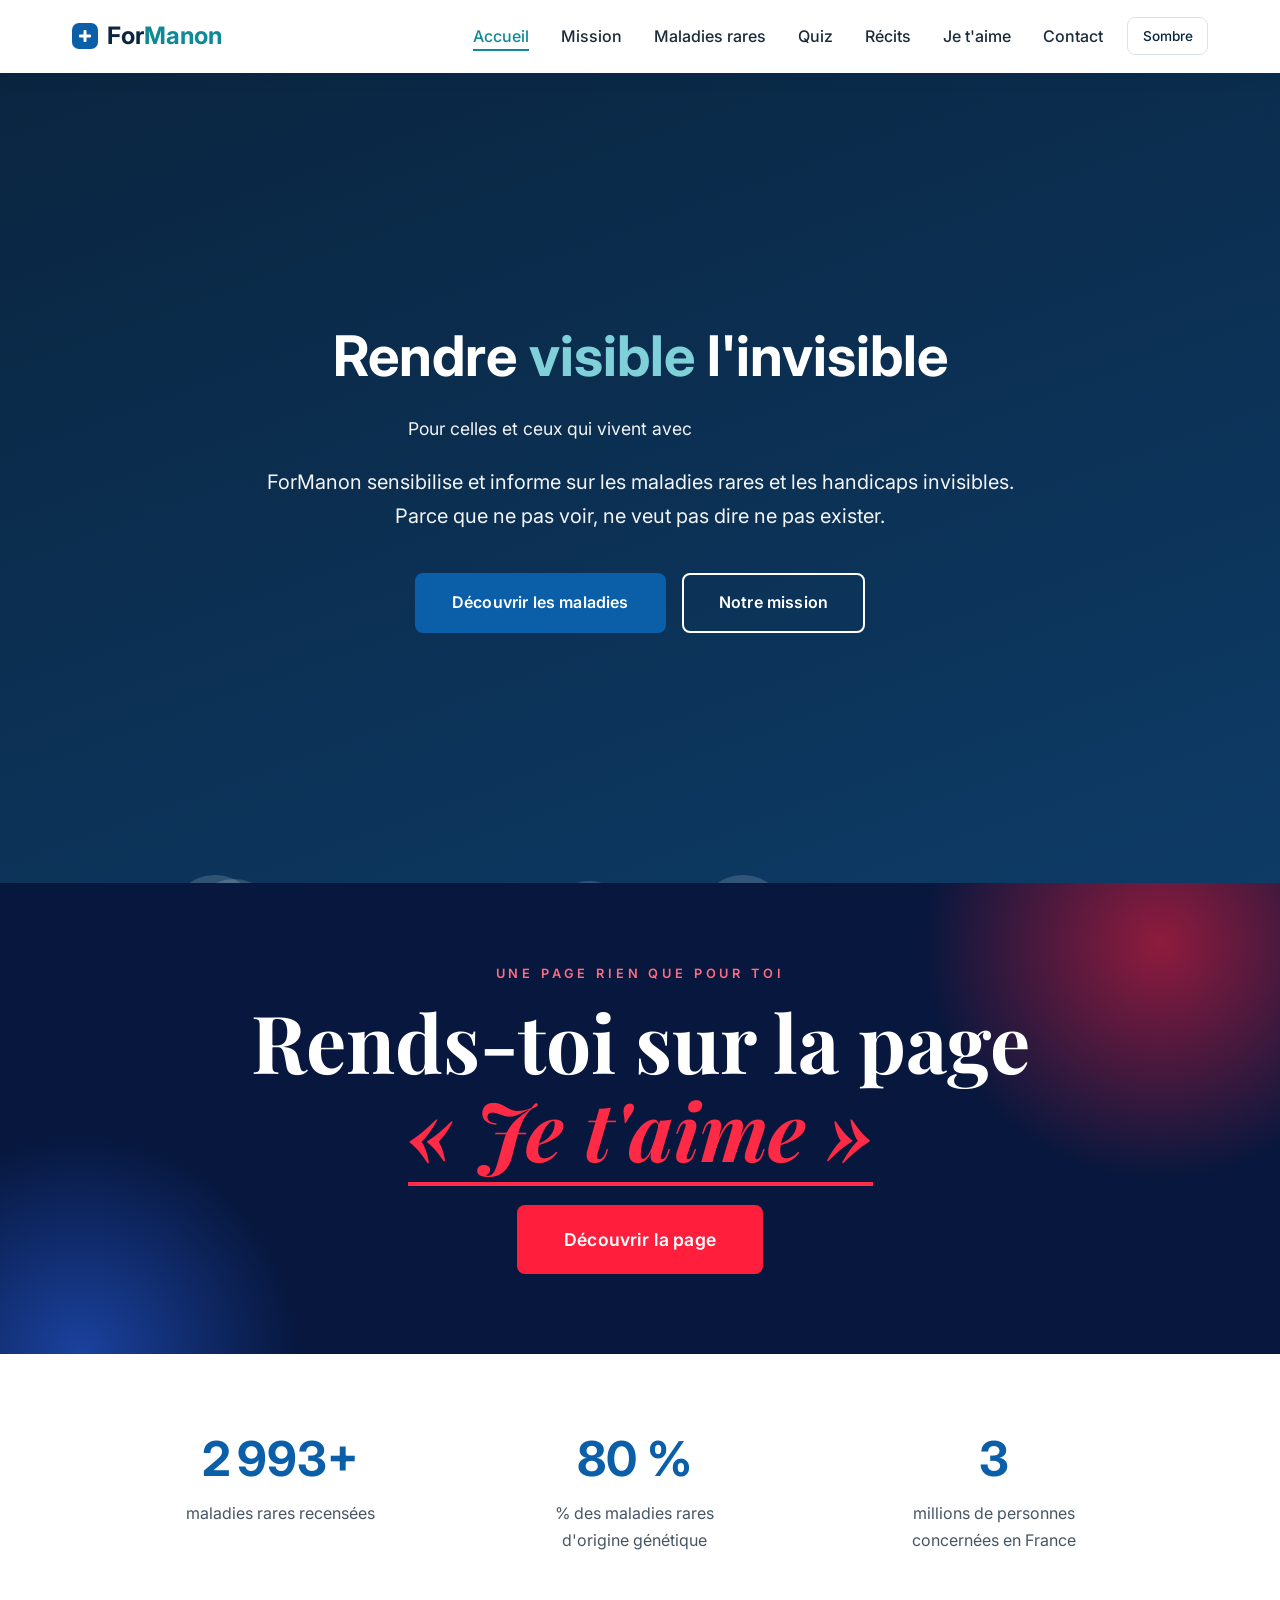
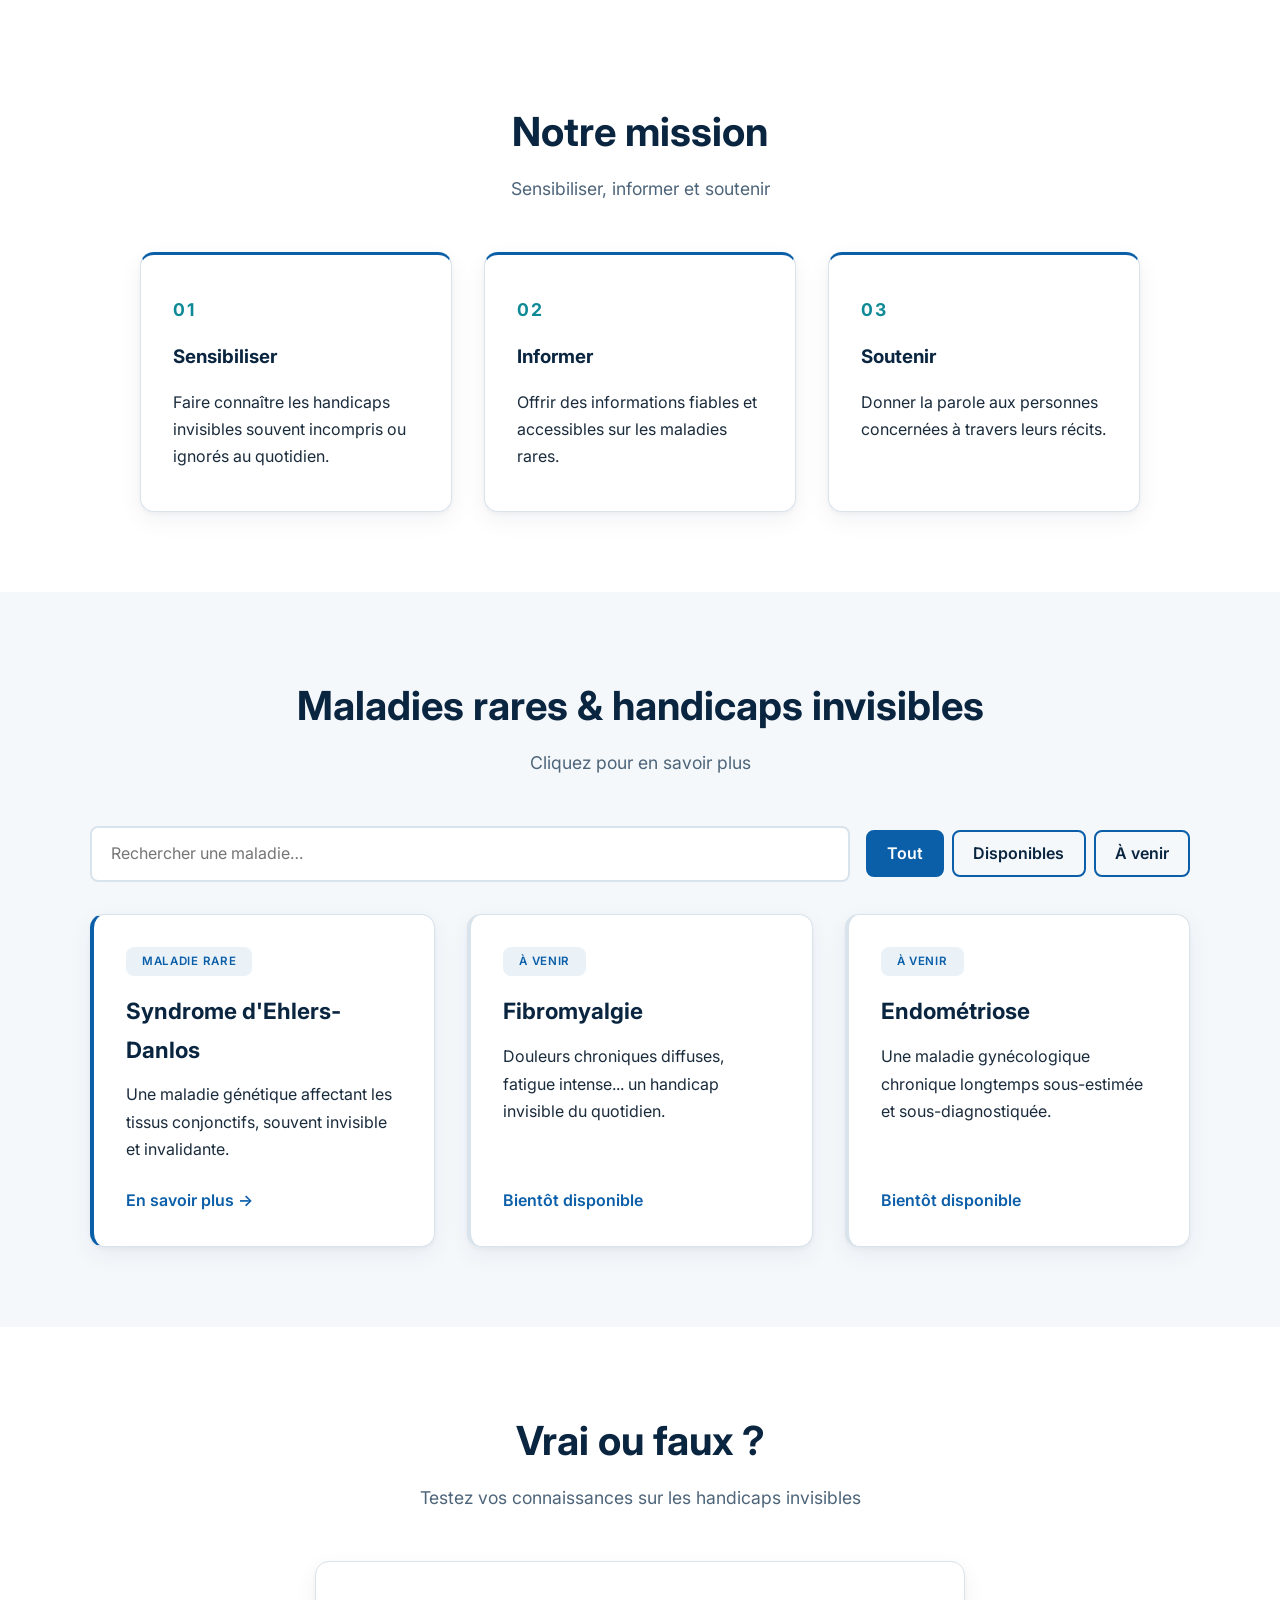
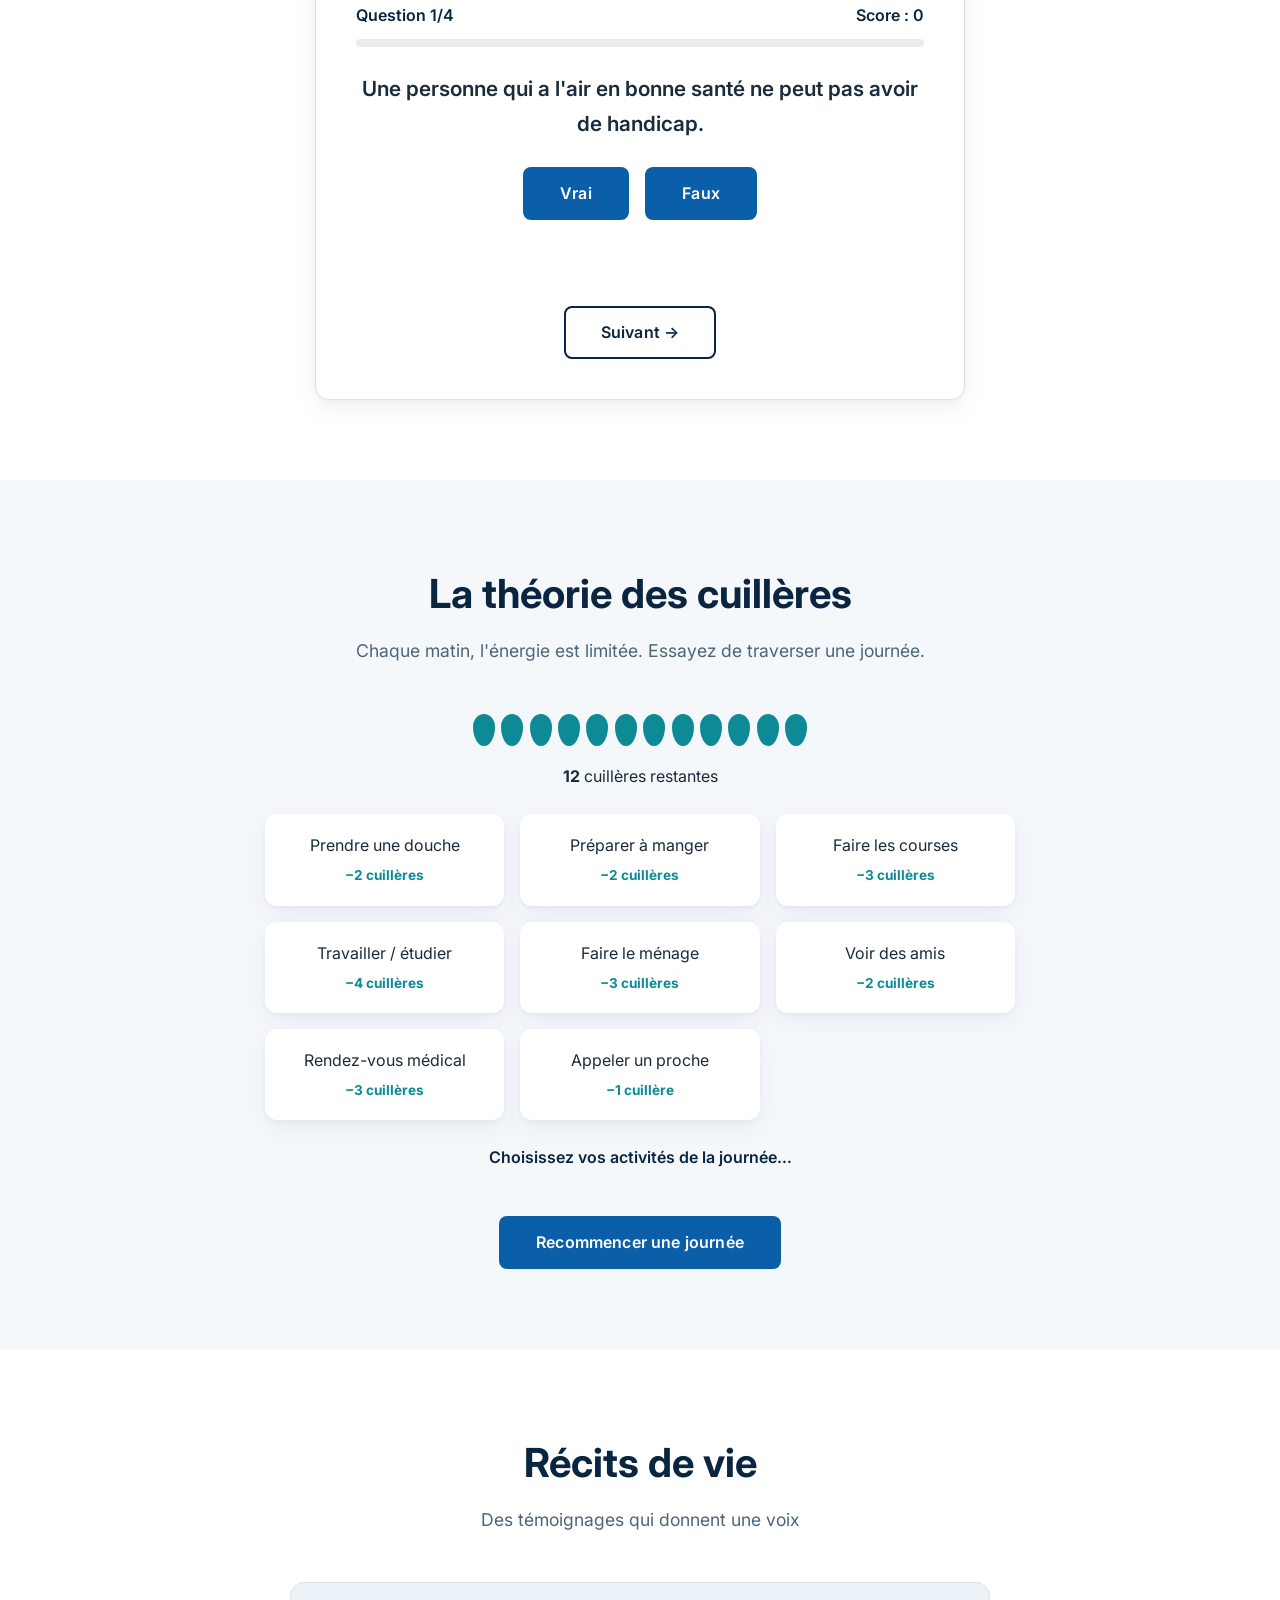
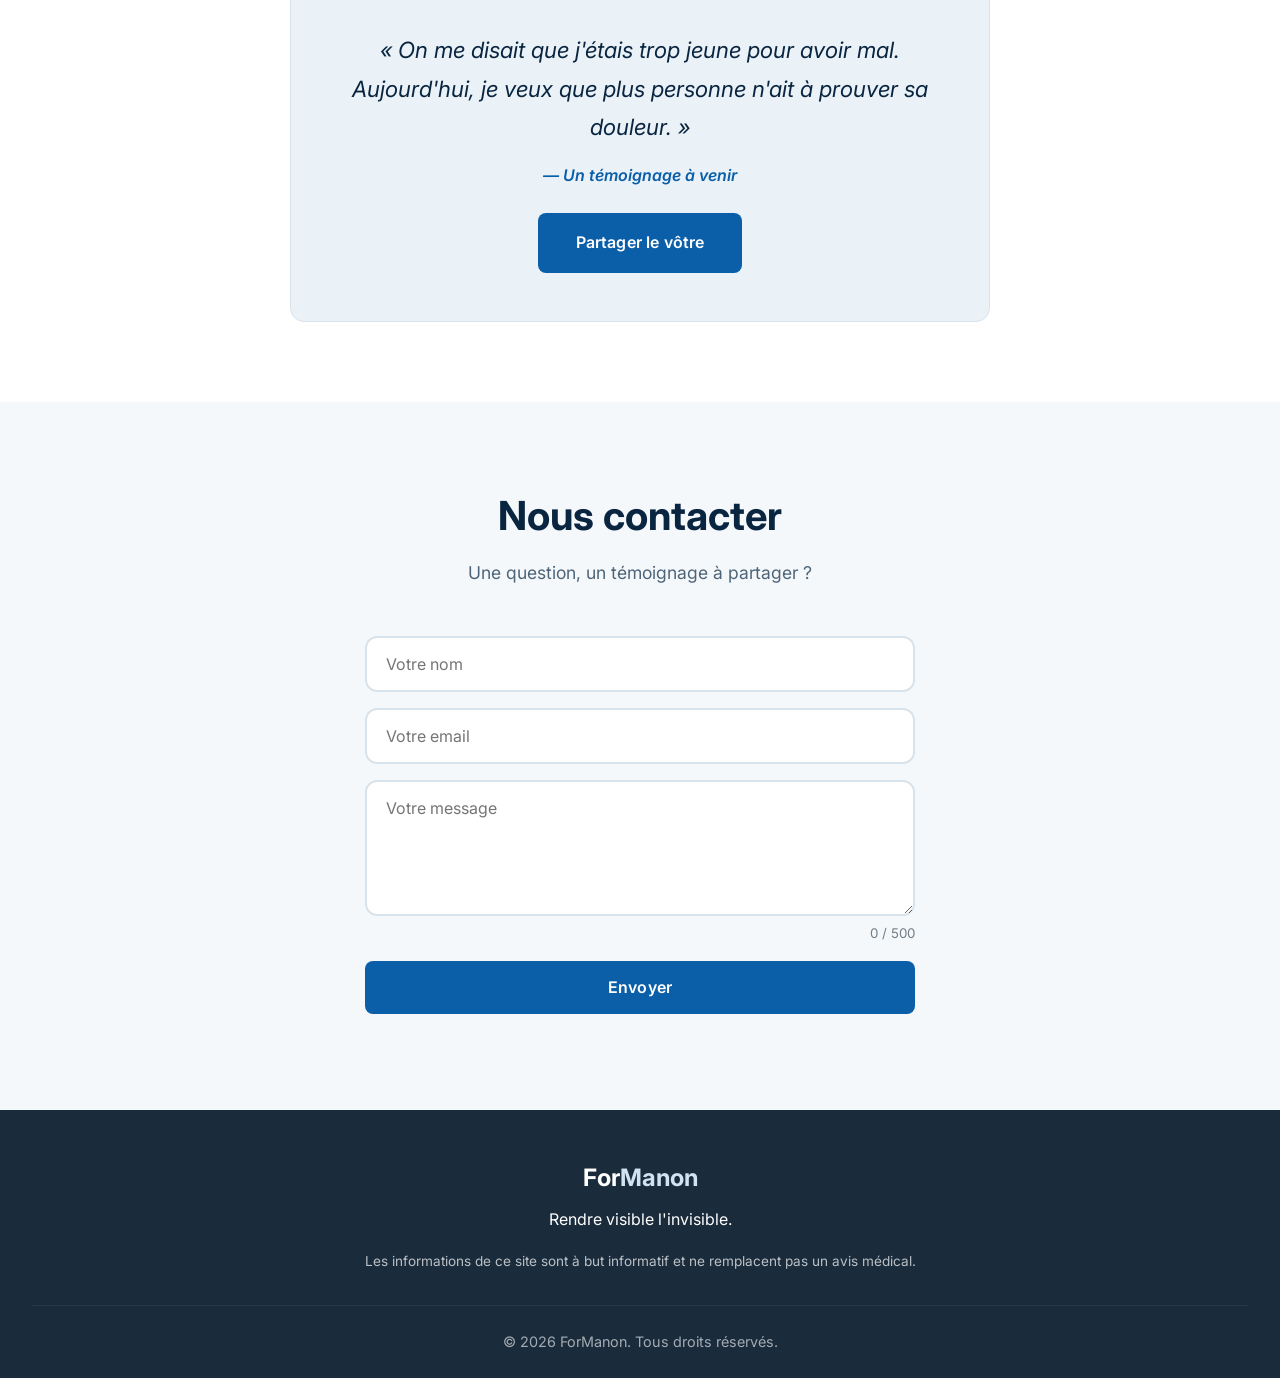
==== commit 6bbbfd03: "Page Je t'aime : nouveau design bleu nuit et rouge vif, polaroids, bandeau défilant Co-Authored-By: " ====
--- a/index.html
+++ b/index.html
@@ -6,9 +6,8 @@
   <meta name="description" content="ForManon - Prévention et sensibilisation sur les maladies rares et les handicaps invisibles.">
   <title>ForManon — Prévention & Sensibilisation</title>
   <link rel="stylesheet" href="style.css">
-  <link rel="stylesheet" href="love.css">
   <link rel="preconnect" href="https://fonts.googleapis.com">
-  <link href="https://fonts.googleapis.com/css2?family=Cormorant+Garamond:ital,wght@0,500;0,600;1,500&family=Inter:wght@400;500;600;700&display=swap" rel="stylesheet">
+  <link href="https://fonts.googleapis.com/css2?family=Playfair+Display:ital,wght@0,700;1,700;1,800&family=Inter:wght@400;500;600;700&display=swap" rel="stylesheet">
 </head>
 <body>
   <div class="progress-bar" id="progressBar"></div>
--- a/style.css
+++ b/style.css
@@ -798,3 +798,16 @@
 .cta-box, .cta-box h3, .cta-box p, footer, .footer-logo { color: #fff; }
 .cta-box .btn-primary { color: var(--primary-dark); }
 [data-theme="dark"] .cta-box .btn-primary { color: #0a2540; }
+
+/* ===== BANNIÈRE « JE T'AIME » (accueil) ===== */
+.love-banner { position: relative; text-align: center; padding: 5rem 1.5rem; background: #07173d; color: #fff; overflow: hidden; }
+.love-banner::before { content: ''; position: absolute; width: 520px; height: 520px; right: -140px; top: -200px; border-radius: 50%; background: radial-gradient(circle, rgba(255, 31, 61, .55), transparent 65%); }
+.love-banner::after { content: ''; position: absolute; width: 480px; height: 480px; left: -160px; bottom: -240px; border-radius: 50%; background: radial-gradient(circle, rgba(46, 108, 255, .5), transparent 65%); }
+.love-banner > * { position: relative; z-index: 1; }
+.love-banner-kicker { text-transform: uppercase; letter-spacing: .3em; font-size: .8rem; color: #ff6b81; font-weight: 600; margin-bottom: .8rem; }
+.love-banner h2 { font-family: 'Playfair Display', Georgia, serif; font-size: clamp(2.4rem, 7vw, 5rem); line-height: 1.1; font-weight: 700; max-width: 950px; margin: 0 auto 2rem; }
+.love-banner h2 a { color: #ff2a45; font-style: italic; text-decoration: none; border-bottom: 4px solid #ff2a45; transition: color .3s, border-color .3s; }
+.love-banner h2 a:hover { color: #fff; border-color: #fff; }
+.love-banner .btn-primary { background: #ff1f3d; }
+.love-banner .btn-primary:hover { background: #e0132f; box-shadow: 0 10px 25px rgba(255, 31, 61, .45); }
+.btn-lg { padding: 1.1rem 2.8rem; font-size: 1.1rem; }
